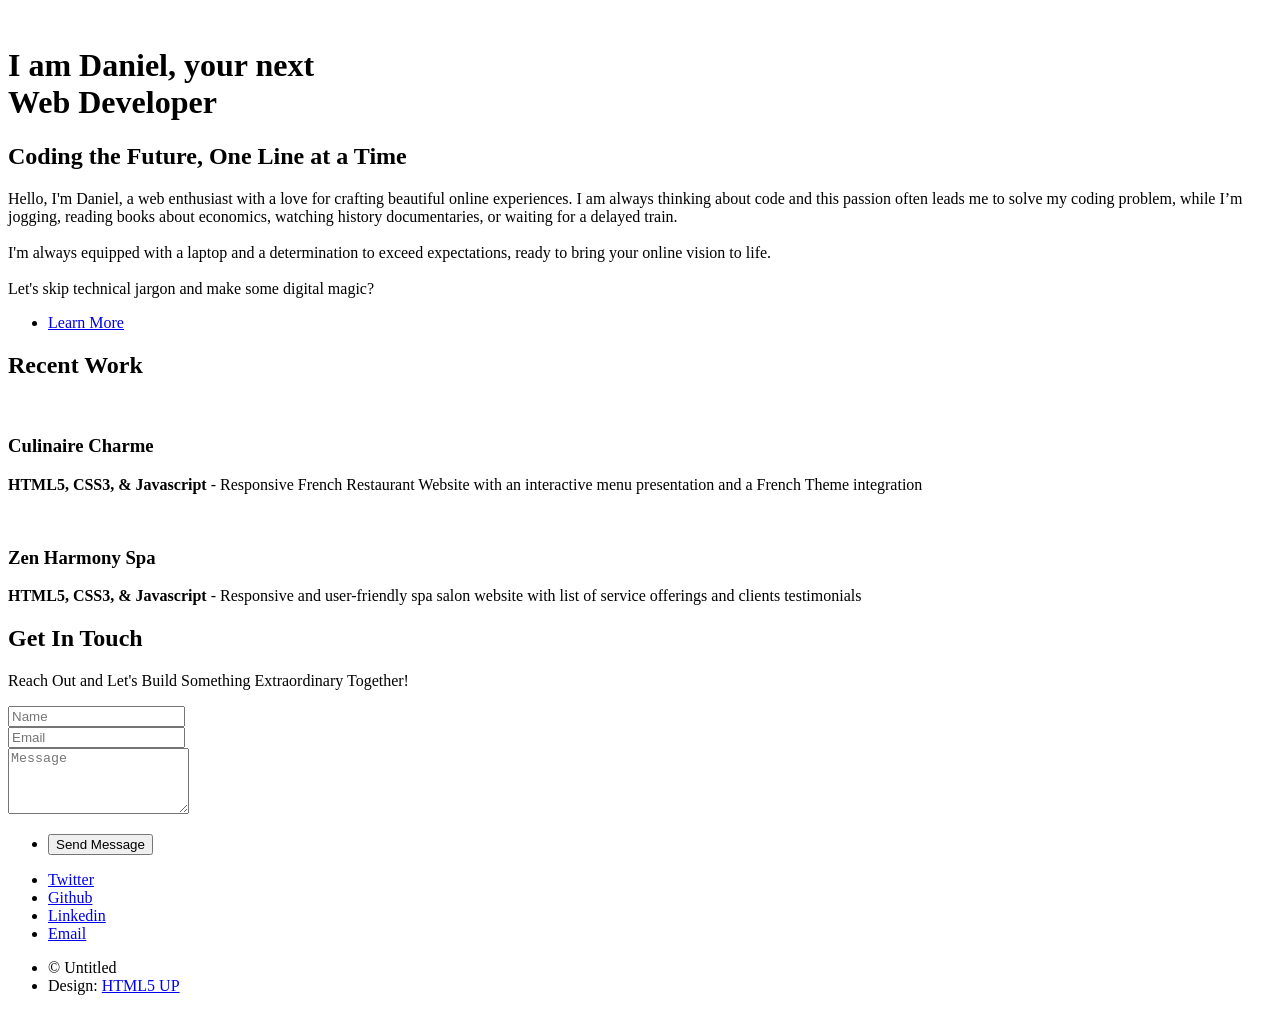
==== portfolio page/index.html @ 49b79a0a "Your commit message" ====
<!DOCTYPE HTML>
<!--
	Strata by HTML5 UP
	html5up.net | @ajlkn
	Free for personal and commercial use under the CCA 3.0 license (html5up.net/license)
-->
<html>

<head>
	<title>Strata by HTML5 UP</title>
	<meta charset="utf-8" />
	<meta name="viewport" content="width=device-width, initial-scale=1, user-scalable=no" />
	<link rel="stylesheet" href="assets/css/main.css" />
</head>

<body class="is-preload">

	<!-- Header -->
	<header id="header">
		<div class="inner">
			<a href="#" class="image avatar"><img src="images/avatar.jpg" alt="" /></a>
			<h1><strong>I am Daniel</strong>, your next<br />
				<strong>Web Developer</strong>
			</h1>
		</div>
	</header>


	<!-- Main -->
	<div id="main">

		<!-- One -->
		<section id="one">
			<header class="major">
				<h2>Coding the Future, <strong> One Line </strong> at a Time</h2>
			</header>
			<p>Hello, I'm Daniel, a web enthusiast with a love for crafting beautiful online experiences. I am always
				thinking about code and this passion often leads me to solve my coding problem, while I’m jogging,
				reading books about economics, watching history documentaries, or waiting for a delayed train.
				<br><br />
				I'm always equipped with a laptop and a determination to exceed expectations, ready to bring your online
				vision
				to life.
				<br><br />
				Let's skip technical jargon and make some digital magic?
			</p>
			<ul class="actions">
				<li><a href="#" class="button" id="learnmore">Learn More</a></li>
			</ul>
		</section>

		<!-- Two -->
		<section id="two">
			<h2><strong> Recent Work</strong></h2>
			<div class="row">
				<div>
					<article class="col-6 col-12-xsmall work-item">
						<a href="https://culinairecharme.netlify.app/" class="image fit thumb"><img
								src="images/thumbs/02.jpg" alt="" /></a>
						<h3 id="projecttitle"><strong>Culinaire Charme</strong></h3>
						<p><strong> HTML5, CSS3, & Javascript</strong> - Responsive French Restaurant Website with an
							interactive menu
							presentation and a French Theme integration</p>
					</article>
				</div>
				<div>
					<article class="col-6 col-12-xsmall work-item">
						<a href="https://zenharmonyspa.netlify.app/" class="image fit thumb"><img
								src="images/thumbs/01.jpg" alt="" /></a>
						<h3 id="projecttitle"> <strong> Zen Harmony Spa</strong></h3>
						<p><strong> HTML5, CSS3, & Javascript</strong> - Responsive and user-friendly spa salon website
							with list
							of service
							offerings and clients testimonials </p>
					</article>
				</div>
			</div>
			<!-- <article class="col-6 col-12-xsmall work-item">
					<a href="images/fulls/03.jpg" class="image fit thumb"><img src="images/thumbs/03.jpg" alt="" /></a>
					<h3>Tortor metus commodo</h3>
					<p>Lorem ipsum dolor sit amet nisl sed nullam feugiat.</p>
				</article>
				<article class="col-6 col-12-xsmall work-item">
					<a href="images/fulls/04.jpg" class="image fit thumb"><img src="images/thumbs/04.jpg" alt="" /></a>
					<h3>Quam neque phasellus</h3>
					<p>Lorem ipsum dolor sit amet nisl sed nullam feugiat.</p>
				</article>
				<article class="col-6 col-12-xsmall work-item">
					<a href="images/fulls/05.jpg" class="image fit thumb"><img src="images/thumbs/05.jpg" alt="" /></a>
					<h3>Nunc enim commodo aliquet</h3>
					<p>Lorem ipsum dolor sit amet nisl sed nullam feugiat.</p>
				</article>
				<article class="col-6 col-12-xsmall work-item">
					<a href="images/fulls/06.jpg" class="image fit thumb"><img src="images/thumbs/06.jpg" alt="" /></a>
					<h3>Risus ornare lacinia</h3>
					<p>Lorem ipsum dolor sit amet nisl sed nullam feugiat.</p>
				</article> -->
			<!-- </div>
			<ul class="actions">
				<li><a href="#" class="button">Full Portfolio</a></li>
			</ul> -->
		</section>

		<!-- Three -->
		<section id="three">
			<h2> <strong> Get In Touch</strong></h2>
			<p>Reach Out and Let's Build Something Extraordinary Together!</p>
			<div class="row">
				<div class="col-8 col-12-small">
					<form method="post" action="#">
						<div class="row gtr-uniform gtr-50">
							<div class="col-6 col-12-xsmall"><input type="text" name="name" id="name"
									placeholder="Name" /></div>
							<div class="col-6 col-12-xsmall"><input type="email" name="email" id="email"
									placeholder="Email" /></div>
							<div class="col-12"><textarea name="message" id="message" placeholder="Message"
									rows="4"></textarea></div>
						</div>
					</form>
					<ul class="actions">
						<li><input type="submit" value="Send Message" /></li>
					</ul>
				</div>
				<!-- <div class="col-4 col-12-small">
					<ul class="labeled-icons">
						<li>
							<h3 class="icon solid fa-home"><span class="label">Address</span></h3>
							1234 Somewhere Rd.<br />
							Nashville, TN 00000<br />
							United States
						</li>
						<li>
							<h3 class="icon solid fa-mobile-alt"><span class="label">Phone</span></h3>
							000-000-0000
						</li>
						<li>
							<h3 class="icon solid fa-envelope"><span class="label">Email</span></h3>
							<a href="#">hello@untitled.tld</a>
						</li>
					</ul>
				</div> -->
			</div>
		</section>

		<!-- Four -->
		<!--
					<section id="four">
						<h2>Elements</h2>

						<section>
							<h4>Text</h4>
							<p>This is <b>bold</b> and this is <strong>strong</strong>. This is <i>italic</i> and this is <em>emphasized</em>.
							This is <sup>superscript</sup> text and this is <sub>subscript</sub> text.
							This is <u>underlined</u> and this is code: <code>for (;;) { ... }</code>. Finally, <a href="#">this is a link</a>.</p>
							<hr />
							<header>
								<h4>Heading with a Subtitle</h4>
								<p>Lorem ipsum dolor sit amet nullam id egestas urna aliquam</p>
							</header>
							<p>Nunc lacinia ante nunc ac lobortis. Interdum adipiscing gravida odio porttitor sem non mi integer non faucibus ornare mi ut ante amet placerat aliquet. Volutpat eu sed ante lacinia sapien lorem accumsan varius montes viverra nibh in adipiscing blandit tempus accumsan.</p>
							<header>
								<h5>Heading with a Subtitle</h5>
								<p>Lorem ipsum dolor sit amet nullam id egestas urna aliquam</p>
							</header>
							<p>Nunc lacinia ante nunc ac lobortis. Interdum adipiscing gravida odio porttitor sem non mi integer non faucibus ornare mi ut ante amet placerat aliquet. Volutpat eu sed ante lacinia sapien lorem accumsan varius montes viverra nibh in adipiscing blandit tempus accumsan.</p>
							<hr />
							<h2>Heading Level 2</h2>
							<h3>Heading Level 3</h3>
							<h4>Heading Level 4</h4>
							<h5>Heading Level 5</h5>
							<h6>Heading Level 6</h6>
							<hr />
							<h5>Blockquote</h5>
							<blockquote>Fringilla nisl. Donec accumsan interdum nisi, quis tincidunt felis sagittis eget tempus euismod. Vestibulum ante ipsum primis in faucibus vestibulum. Blandit adipiscing eu felis iaculis volutpat ac adipiscing accumsan faucibus. Vestibulum ante ipsum primis in faucibus lorem ipsum dolor sit amet nullam adipiscing eu felis.</blockquote>
							<h5>Preformatted</h5>
							<pre><code>i = 0;

while (!deck.isInOrder()) {
print 'Iteration ' + i;
deck.shuffle();
i++;
}

print 'It took ' + i + ' iterations to sort the deck.';</code></pre>
						</section>

						<section>
							<h4>Lists</h4>
							<div class="row">
								<div class="col-6 col-12-xsmall">
									<h5>Unordered</h5>
									<ul>
										<li>Dolor pulvinar etiam magna etiam.</li>
										<li>Sagittis adipiscing lorem eleifend.</li>
										<li>Felis enim feugiat dolore viverra.</li>
									</ul>
									<h5>Alternate</h5>
									<ul class="alt">
										<li>Dolor pulvinar etiam magna etiam.</li>
										<li>Sagittis adipiscing lorem eleifend.</li>
										<li>Felis enim feugiat dolore viverra.</li>
									</ul>
								</div>
								<div class="col-6 col-12-xsmall">
									<h5>Ordered</h5>
									<ol>
										<li>Dolor pulvinar etiam magna etiam.</li>
										<li>Etiam vel felis at lorem sed viverra.</li>
										<li>Felis enim feugiat dolore viverra.</li>
										<li>Dolor pulvinar etiam magna etiam.</li>
										<li>Etiam vel felis at lorem sed viverra.</li>
										<li>Felis enim feugiat dolore viverra.</li>
									</ol>
									<h5>Icons</h5>
									<ul class="icons">
										<li><a href="#" class="icon brands fa-twitter"><span class="label">Twitter</span></a></li>
										<li><a href="#" class="icon brands fa-facebook-f"><span class="label">Facebook</span></a></li>
										<li><a href="#" class="icon brands fa-instagram"><span class="label">Instagram</span></a></li>
										<li><a href="#" class="icon brands fa-github"><span class="label">Github</span></a></li>
										<li><a href="#" class="icon brands fa-dribbble"><span class="label">Dribbble</span></a></li>
										<li><a href="#" class="icon brands fa-tumblr"><span class="label">Tumblr</span></a></li>
									</ul>
								</div>
							</div>
							<h5>Actions</h5>
							<ul class="actions">
								<li><a href="#" class="button primary">Default</a></li>
								<li><a href="#" class="button">Default</a></li>
							</ul>
							<ul class="actions small">
								<li><a href="#" class="button primary small">Small</a></li>
								<li><a href="#" class="button small">Small</a></li>
							</ul>
							<div class="row">
								<div class="col-6 col-12-small">
									<ul class="actions stacked">
										<li><a href="#" class="button primary">Default</a></li>
										<li><a href="#" class="button">Default</a></li>
									</ul>
								</div>
								<div class="col-6 col-12-small">
									<ul class="actions stacked">
										<li><a href="#" class="button primary small">Small</a></li>
										<li><a href="#" class="button small">Small</a></li>
									</ul>
								</div>
								<div class="col-6 col-12-small">
									<ul class="actions stacked">
										<li><a href="#" class="button primary fit">Default</a></li>
										<li><a href="#" class="button fit">Default</a></li>
									</ul>
								</div>
								<div class="col-6 col-12-small">
									<ul class="actions stacked">
										<li><a href="#" class="button primary small fit">Small</a></li>
										<li><a href="#" class="button small fit">Small</a></li>
									</ul>
								</div>
							</div>
						</section>

						<section>
							<h4>Table</h4>
							<h5>Default</h5>
							<div class="table-wrapper">
								<table>
									<thead>
										<tr>
											<th>Name</th>
											<th>Description</th>
											<th>Price</th>
										</tr>
									</thead>
									<tbody>
										<tr>
											<td>Item One</td>
											<td>Ante turpis integer aliquet porttitor.</td>
											<td>29.99</td>
										</tr>
										<tr>
											<td>Item Two</td>
											<td>Vis ac commodo adipiscing arcu aliquet.</td>
											<td>19.99</td>
										</tr>
										<tr>
											<td>Item Three</td>
											<td> Morbi faucibus arcu accumsan lorem.</td>
											<td>29.99</td>
										</tr>
										<tr>
											<td>Item Four</td>
											<td>Vitae integer tempus condimentum.</td>
											<td>19.99</td>
										</tr>
										<tr>
											<td>Item Five</td>
											<td>Ante turpis integer aliquet porttitor.</td>
											<td>29.99</td>
										</tr>
									</tbody>
									<tfoot>
										<tr>
											<td colspan="2"></td>
											<td>100.00</td>
										</tr>
									</tfoot>
								</table>
							</div>

							<h5>Alternate</h5>
							<div class="table-wrapper">
								<table class="alt">
									<thead>
										<tr>
											<th>Name</th>
											<th>Description</th>
											<th>Price</th>
										</tr>
									</thead>
									<tbody>
										<tr>
											<td>Item One</td>
											<td>Ante turpis integer aliquet porttitor.</td>
											<td>29.99</td>
										</tr>
										<tr>
											<td>Item Two</td>
											<td>Vis ac commodo adipiscing arcu aliquet.</td>
											<td>19.99</td>
										</tr>
										<tr>
											<td>Item Three</td>
											<td> Morbi faucibus arcu accumsan lorem.</td>
											<td>29.99</td>
										</tr>
										<tr>
											<td>Item Four</td>
											<td>Vitae integer tempus condimentum.</td>
											<td>19.99</td>
										</tr>
										<tr>
											<td>Item Five</td>
											<td>Ante turpis integer aliquet porttitor.</td>
											<td>29.99</td>
										</tr>
									</tbody>
									<tfoot>
										<tr>
											<td colspan="2"></td>
											<td>100.00</td>
										</tr>
									</tfoot>
								</table>
							</div>
						</section>

						<section>
							<h4>Buttons</h4>
							<ul class="actions">
								<li><a href="#" class="button primary">Primary</a></li>
								<li><a href="#" class="button">Default</a></li>
							</ul>
							<ul class="actions">
								<li><a href="#" class="button large">Large</a></li>
								<li><a href="#" class="button">Default</a></li>
								<li><a href="#" class="button small">Small</a></li>
							</ul>
							<ul class="actions fit">
								<li><a href="#" class="button primary fit">Fit</a></li>
								<li><a href="#" class="button fit">Fit</a></li>
							</ul>
							<ul class="actions fit small">
								<li><a href="#" class="button primary fit small">Fit + Small</a></li>
								<li><a href="#" class="button fit small">Fit + Small</a></li>
							</ul>
							<ul class="actions">
								<li><a href="#" class="button primary icon solid fa-download">Icon</a></li>
								<li><a href="#" class="button icon solid fa-download">Icon</a></li>
							</ul>
							<ul class="actions">
								<li><span class="button primary disabled">Primary</span></li>
								<li><span class="button disabled">Default</span></li>
							</ul>
						</section>

						<section>
							<h4>Form</h4>
							<form method="post" action="#">
								<div class="row gtr-uniform gtr-50">
									<div class="col-6 col-12-xsmall">
										<input type="text" name="demo-name" id="demo-name" value="" placeholder="Name" />
									</div>
									<div class="col-6 col-12-xsmall">
										<input type="email" name="demo-email" id="demo-email" value="" placeholder="Email" />
									</div>
									<div class="col-12">
										<select name="demo-category" id="demo-category">
											<option value="">- Category -</option>
											<option value="1">Manufacturing</option>
											<option value="1">Shipping</option>
											<option value="1">Administration</option>
											<option value="1">Human Resources</option>
										</select>
									</div>
									<div class="col-4 col-12-small">
										<input type="radio" id="demo-priority-low" name="demo-priority" checked>
										<label for="demo-priority-low">Low Priority</label>
									</div>
									<div class="col-4 col-12-small">
										<input type="radio" id="demo-priority-normal" name="demo-priority">
										<label for="demo-priority-normal">Normal Priority</label>
									</div>
									<div class="col-4 col-12-small">
										<input type="radio" id="demo-priority-high" name="demo-priority">
										<label for="demo-priority-high">High Priority</label>
									</div>
									<div class="col-6 col-12-small">
										<input type="checkbox" id="demo-copy" name="demo-copy">
										<label for="demo-copy">Email me a copy of this message</label>
									</div>
									<div class="col-6 col-12-small">
										<input type="checkbox" id="demo-human" name="demo-human" checked>
										<label for="demo-human">I am a human and not a robot</label>
									</div>
									<div class="col-12">
										<textarea name="demo-message" id="demo-message" placeholder="Enter your message" rows="6"></textarea>
									</div>
									<div class="col-12">
										<ul class="actions">
											<li><input type="submit" value="Send Message" class="primary" /></li>
											<li><input type="reset" value="Reset" /></li>
										</ul>
									</div>
								</div>
							</form>
						</section>

						<section>
							<h4>Image</h4>
							<h5>Fit</h5>
							<div class="box alt">
								<div class="row gtr-50 gtr-uniform">
									<div class="col-12"><span class="image fit"><img src="images/fulls/05.jpg" alt="" /></span></div>
									<div class="col-4"><span class="image fit"><img src="images/thumbs/01.jpg" alt="" /></span></div>
									<div class="col-4"><span class="image fit"><img src="images/thumbs/02.jpg" alt="" /></span></div>
									<div class="col-4"><span class="image fit"><img src="images/thumbs/03.jpg" alt="" /></span></div>
									<div class="col-4"><span class="image fit"><img src="images/thumbs/04.jpg" alt="" /></span></div>
									<div class="col-4"><span class="image fit"><img src="images/thumbs/05.jpg" alt="" /></span></div>
									<div class="col-4"><span class="image fit"><img src="images/thumbs/06.jpg" alt="" /></span></div>
									<div class="col-4"><span class="image fit"><img src="images/thumbs/03.jpg" alt="" /></span></div>
									<div class="col-4"><span class="image fit"><img src="images/thumbs/02.jpg" alt="" /></span></div>
									<div class="col-4"><span class="image fit"><img src="images/thumbs/01.jpg" alt="" /></span></div>
								</div>
							</div>
							<h5>Left &amp; Right</h5>
							<p><span class="image left"><img src="images/avatar.jpg" alt="" /></span>Fringilla nisl. Donec accumsan interdum nisi, quis tincidunt felis sagittis eget. tempus euismod. Vestibulum ante ipsum primis in faucibus vestibulum. Blandit adipiscing eu felis iaculis volutpat ac adipiscing accumsan eu faucibus. Integer ac pellentesque praesent tincidunt felis sagittis eget. tempus euismod. Vestibulum ante ipsum primis in faucibus vestibulum. Blandit adipiscing eu felis iaculis volutpat ac adipiscing accumsan eu faucibus. Integer ac pellentesque praesent. Donec accumsan interdum nisi, quis tincidunt felis sagittis eget. tempus euismod. Vestibulum ante ipsum primis in faucibus vestibulum. Blandit adipiscing eu felis iaculis volutpat ac adipiscing accumsan eu faucibus. Integer ac pellentesque praesent tincidunt felis sagittis eget. tempus euismod. Vestibulum ante ipsum primis in faucibus vestibulum. Blandit adipiscing eu felis iaculis volutpat ac adipiscing accumsan eu faucibus. Integer ac pellentesque praesent.</p>
							<p><span class="image right"><img src="images/avatar.jpg" alt="" /></span>Fringilla nisl. Donec accumsan interdum nisi, quis tincidunt felis sagittis eget. tempus euismod. Vestibulum ante ipsum primis in faucibus vestibulum. Blandit adipiscing eu felis iaculis volutpat ac adipiscing accumsan eu faucibus. Integer ac pellentesque praesent tincidunt felis sagittis eget. tempus euismod. Vestibulum ante ipsum primis in faucibus vestibulum. Blandit adipiscing eu felis iaculis volutpat ac adipiscing accumsan eu faucibus. Integer ac pellentesque praesent. Donec accumsan interdum nisi, quis tincidunt felis sagittis eget. tempus euismod. Vestibulum ante ipsum primis in faucibus vestibulum. Blandit adipiscing eu felis iaculis volutpat ac adipiscing accumsan eu faucibus. Integer ac pellentesque praesent tincidunt felis sagittis eget. tempus euismod. Vestibulum ante ipsum primis in faucibus vestibulum. Blandit adipiscing eu felis iaculis volutpat ac adipiscing accumsan eu faucibus. Integer ac pellentesque praesent.</p>
						</section>

					</section>
				-->

	</div>

	<!-- Footer -->
	<footer id="footer">
		<div class="inner">
			<ul class="icons">
				<li><a href="https://twitter.com/goribaldy19" class="icon brands fa-twitter"><span
							class="label">Twitter</span></a></li>
				<li><a href="https://github.com/dgorik" class="icon brands fa-github"><span
							class="label">Github</span></a></li>
				<li><a href="https://www.linkedin.com/in/danielgorbachev1/" class="icon brands fa-linkedin"><span
							class="label">Linkedin</span></a></li>
				<li><a href="mailto:dgorbachev06@gmail.com" class="icon solid fa-envelope"><span
							class="label">Email</span></a>
				</li>
			</ul>
			<ul class="copyright">
				<li>&copy; Untitled</li>
				<li>Design: <a href="http://html5up.net">HTML5 UP</a></li>
			</ul>
		</div>
	</footer>

	<!-- Scripts -->
	<script src="assets/js/jquery.min.js"></script>
	<script src="assets/js/jquery.poptrox.min.js"></script>
	<script src="assets/js/browser.min.js"></script>
	<script src="assets/js/breakpoints.min.js"></script>
	<script src="assets/js/util.js"></script>
	<script src="assets/js/main.js"></script>

</body>

</html>
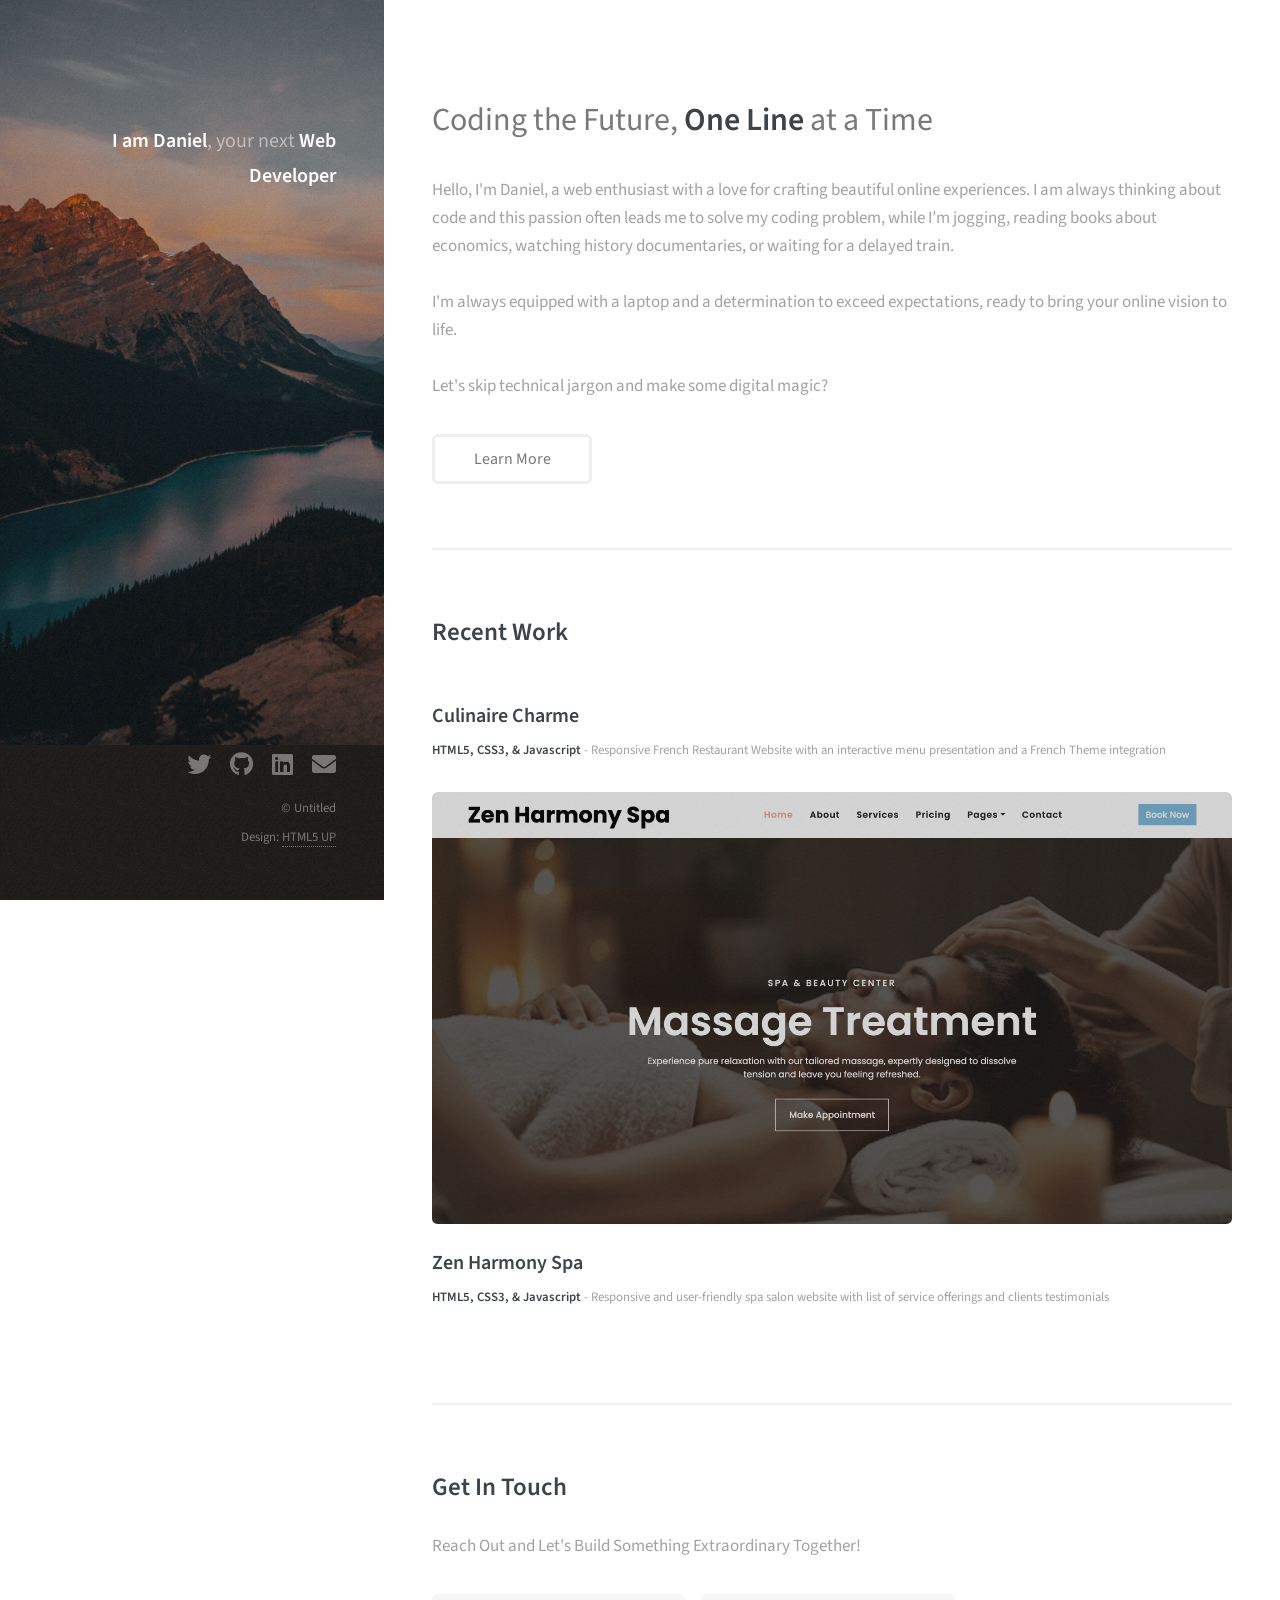
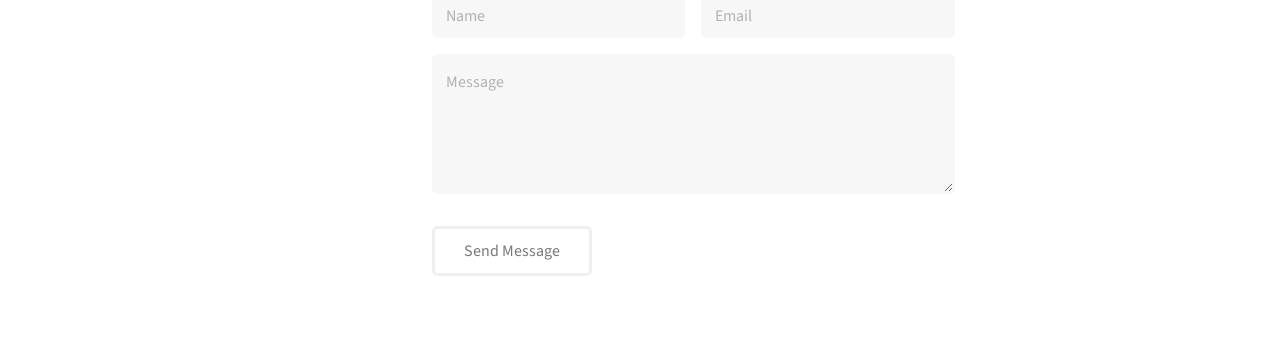
==== commit 9761e771: "Add example.txt" ====
--- a/portfolio page/index.html
+++ b/portfolio page/index.html
@@ -1,496 +1,496 @@
-<!DOCTYPE HTML>
-<!--
-	Strata by HTML5 UP
-	html5up.net | @ajlkn
-	Free for personal and commercial use under the CCA 3.0 license (html5up.net/license)
--->
-<html>
-
-<head>
-	<title>Strata by HTML5 UP</title>
-	<meta charset="utf-8" />
-	<meta name="viewport" content="width=device-width, initial-scale=1, user-scalable=no" />
-	<link rel="stylesheet" href="assets/css/main.css" />
-</head>
-
-<body class="is-preload">
-
-	<!-- Header -->
-	<header id="header">
-		<div class="inner">
-			<a href="#" class="image avatar"><img src="images/avatar.jpg" alt="" /></a>
-			<h1><strong>I am Daniel</strong>, your next<br />
-				<strong>Web Developer</strong>
-			</h1>
-		</div>
-	</header>
-
-
-	<!-- Main -->
-	<div id="main">
-
-		<!-- One -->
-		<section id="one">
-			<header class="major">
-				<h2>Coding the Future, <strong> One Line </strong> at a Time</h2>
-			</header>
-			<p>Hello, I'm Daniel, a web enthusiast with a love for crafting beautiful online experiences. I am always
-				thinking about code and this passion often leads me to solve my coding problem, while I’m jogging,
-				reading books about economics, watching history documentaries, or waiting for a delayed train.
-				<br><br />
-				I'm always equipped with a laptop and a determination to exceed expectations, ready to bring your online
-				vision
-				to life.
-				<br><br />
-				Let's skip technical jargon and make some digital magic?
-			</p>
-			<ul class="actions">
-				<li><a href="#" class="button" id="learnmore">Learn More</a></li>
-			</ul>
-		</section>
-
-		<!-- Two -->
-		<section id="two">
-			<h2><strong> Recent Work</strong></h2>
-			<div class="row">
-				<div>
-					<article class="col-6 col-12-xsmall work-item">
-						<a href="https://culinairecharme.netlify.app/" class="image fit thumb"><img
-								src="images/thumbs/02.jpg" alt="" /></a>
-						<h3 id="projecttitle"><strong>Culinaire Charme</strong></h3>
-						<p><strong> HTML5, CSS3, & Javascript</strong> - Responsive French Restaurant Website with an
-							interactive menu
-							presentation and a French Theme integration</p>
-					</article>
-				</div>
-				<div>
-					<article class="col-6 col-12-xsmall work-item">
-						<a href="https://zenharmonyspa.netlify.app/" class="image fit thumb"><img
-								src="images/thumbs/01.jpg" alt="" /></a>
-						<h3 id="projecttitle"> <strong> Zen Harmony Spa</strong></h3>
-						<p><strong> HTML5, CSS3, & Javascript</strong> - Responsive and user-friendly spa salon website
-							with list
-							of service
-							offerings and clients testimonials </p>
-					</article>
-				</div>
-			</div>
-			<!-- <article class="col-6 col-12-xsmall work-item">
-					<a href="images/fulls/03.jpg" class="image fit thumb"><img src="images/thumbs/03.jpg" alt="" /></a>
-					<h3>Tortor metus commodo</h3>
-					<p>Lorem ipsum dolor sit amet nisl sed nullam feugiat.</p>
-				</article>
-				<article class="col-6 col-12-xsmall work-item">
-					<a href="images/fulls/04.jpg" class="image fit thumb"><img src="images/thumbs/04.jpg" alt="" /></a>
-					<h3>Quam neque phasellus</h3>
-					<p>Lorem ipsum dolor sit amet nisl sed nullam feugiat.</p>
-				</article>
-				<article class="col-6 col-12-xsmall work-item">
-					<a href="images/fulls/05.jpg" class="image fit thumb"><img src="images/thumbs/05.jpg" alt="" /></a>
-					<h3>Nunc enim commodo aliquet</h3>
-					<p>Lorem ipsum dolor sit amet nisl sed nullam feugiat.</p>
-				</article>
-				<article class="col-6 col-12-xsmall work-item">
-					<a href="images/fulls/06.jpg" class="image fit thumb"><img src="images/thumbs/06.jpg" alt="" /></a>
-					<h3>Risus ornare lacinia</h3>
-					<p>Lorem ipsum dolor sit amet nisl sed nullam feugiat.</p>
-				</article> -->
-			<!-- </div>
-			<ul class="actions">
-				<li><a href="#" class="button">Full Portfolio</a></li>
-			</ul> -->
-		</section>
-
-		<!-- Three -->
-		<section id="three">
-			<h2> <strong> Get In Touch</strong></h2>
-			<p>Reach Out and Let's Build Something Extraordinary Together!</p>
-			<div class="row">
-				<div class="col-8 col-12-small">
-					<form method="post" action="#">
-						<div class="row gtr-uniform gtr-50">
-							<div class="col-6 col-12-xsmall"><input type="text" name="name" id="name"
-									placeholder="Name" /></div>
-							<div class="col-6 col-12-xsmall"><input type="email" name="email" id="email"
-									placeholder="Email" /></div>
-							<div class="col-12"><textarea name="message" id="message" placeholder="Message"
-									rows="4"></textarea></div>
-						</div>
-					</form>
-					<ul class="actions">
-						<li><input type="submit" value="Send Message" /></li>
-					</ul>
-				</div>
-				<!-- <div class="col-4 col-12-small">
-					<ul class="labeled-icons">
-						<li>
-							<h3 class="icon solid fa-home"><span class="label">Address</span></h3>
-							1234 Somewhere Rd.<br />
-							Nashville, TN 00000<br />
-							United States
-						</li>
-						<li>
-							<h3 class="icon solid fa-mobile-alt"><span class="label">Phone</span></h3>
-							000-000-0000
-						</li>
-						<li>
-							<h3 class="icon solid fa-envelope"><span class="label">Email</span></h3>
-							<a href="#">hello@untitled.tld</a>
-						</li>
-					</ul>
-				</div> -->
-			</div>
-		</section>
-
-		<!-- Four -->
-		<!--
-					<section id="four">
-						<h2>Elements</h2>
-
-						<section>
-							<h4>Text</h4>
-							<p>This is <b>bold</b> and this is <strong>strong</strong>. This is <i>italic</i> and this is <em>emphasized</em>.
-							This is <sup>superscript</sup> text and this is <sub>subscript</sub> text.
-							This is <u>underlined</u> and this is code: <code>for (;;) { ... }</code>. Finally, <a href="#">this is a link</a>.</p>
-							<hr />
-							<header>
-								<h4>Heading with a Subtitle</h4>
-								<p>Lorem ipsum dolor sit amet nullam id egestas urna aliquam</p>
-							</header>
-							<p>Nunc lacinia ante nunc ac lobortis. Interdum adipiscing gravida odio porttitor sem non mi integer non faucibus ornare mi ut ante amet placerat aliquet. Volutpat eu sed ante lacinia sapien lorem accumsan varius montes viverra nibh in adipiscing blandit tempus accumsan.</p>
-							<header>
-								<h5>Heading with a Subtitle</h5>
-								<p>Lorem ipsum dolor sit amet nullam id egestas urna aliquam</p>
-							</header>
-							<p>Nunc lacinia ante nunc ac lobortis. Interdum adipiscing gravida odio porttitor sem non mi integer non faucibus ornare mi ut ante amet placerat aliquet. Volutpat eu sed ante lacinia sapien lorem accumsan varius montes viverra nibh in adipiscing blandit tempus accumsan.</p>
-							<hr />
-							<h2>Heading Level 2</h2>
-							<h3>Heading Level 3</h3>
-							<h4>Heading Level 4</h4>
-							<h5>Heading Level 5</h5>
-							<h6>Heading Level 6</h6>
-							<hr />
-							<h5>Blockquote</h5>
-							<blockquote>Fringilla nisl. Donec accumsan interdum nisi, quis tincidunt felis sagittis eget tempus euismod. Vestibulum ante ipsum primis in faucibus vestibulum. Blandit adipiscing eu felis iaculis volutpat ac adipiscing accumsan faucibus. Vestibulum ante ipsum primis in faucibus lorem ipsum dolor sit amet nullam adipiscing eu felis.</blockquote>
-							<h5>Preformatted</h5>
-							<pre><code>i = 0;
-
-while (!deck.isInOrder()) {
-print 'Iteration ' + i;
-deck.shuffle();
-i++;
-}
-
-print 'It took ' + i + ' iterations to sort the deck.';</code></pre>
-						</section>
-
-						<section>
-							<h4>Lists</h4>
-							<div class="row">
-								<div class="col-6 col-12-xsmall">
-									<h5>Unordered</h5>
-									<ul>
-										<li>Dolor pulvinar etiam magna etiam.</li>
-										<li>Sagittis adipiscing lorem eleifend.</li>
-										<li>Felis enim feugiat dolore viverra.</li>
-									</ul>
-									<h5>Alternate</h5>
-									<ul class="alt">
-										<li>Dolor pulvinar etiam magna etiam.</li>
-										<li>Sagittis adipiscing lorem eleifend.</li>
-										<li>Felis enim feugiat dolore viverra.</li>
-									</ul>
-								</div>
-								<div class="col-6 col-12-xsmall">
-									<h5>Ordered</h5>
-									<ol>
-										<li>Dolor pulvinar etiam magna etiam.</li>
-										<li>Etiam vel felis at lorem sed viverra.</li>
-										<li>Felis enim feugiat dolore viverra.</li>
-										<li>Dolor pulvinar etiam magna etiam.</li>
-										<li>Etiam vel felis at lorem sed viverra.</li>
-										<li>Felis enim feugiat dolore viverra.</li>
-									</ol>
-									<h5>Icons</h5>
-									<ul class="icons">
-										<li><a href="#" class="icon brands fa-twitter"><span class="label">Twitter</span></a></li>
-										<li><a href="#" class="icon brands fa-facebook-f"><span class="label">Facebook</span></a></li>
-										<li><a href="#" class="icon brands fa-instagram"><span class="label">Instagram</span></a></li>
-										<li><a href="#" class="icon brands fa-github"><span class="label">Github</span></a></li>
-										<li><a href="#" class="icon brands fa-dribbble"><span class="label">Dribbble</span></a></li>
-										<li><a href="#" class="icon brands fa-tumblr"><span class="label">Tumblr</span></a></li>
-									</ul>
-								</div>
-							</div>
-							<h5>Actions</h5>
-							<ul class="actions">
-								<li><a href="#" class="button primary">Default</a></li>
-								<li><a href="#" class="button">Default</a></li>
-							</ul>
-							<ul class="actions small">
-								<li><a href="#" class="button primary small">Small</a></li>
-								<li><a href="#" class="button small">Small</a></li>
-							</ul>
-							<div class="row">
-								<div class="col-6 col-12-small">
-									<ul class="actions stacked">
-										<li><a href="#" class="button primary">Default</a></li>
-										<li><a href="#" class="button">Default</a></li>
-									</ul>
-								</div>
-								<div class="col-6 col-12-small">
-									<ul class="actions stacked">
-										<li><a href="#" class="button primary small">Small</a></li>
-										<li><a href="#" class="button small">Small</a></li>
-									</ul>
-								</div>
-								<div class="col-6 col-12-small">
-									<ul class="actions stacked">
-										<li><a href="#" class="button primary fit">Default</a></li>
-										<li><a href="#" class="button fit">Default</a></li>
-									</ul>
-								</div>
-								<div class="col-6 col-12-small">
-									<ul class="actions stacked">
-										<li><a href="#" class="button primary small fit">Small</a></li>
-										<li><a href="#" class="button small fit">Small</a></li>
-									</ul>
-								</div>
-							</div>
-						</section>
-
-						<section>
-							<h4>Table</h4>
-							<h5>Default</h5>
-							<div class="table-wrapper">
-								<table>
-									<thead>
-										<tr>
-											<th>Name</th>
-											<th>Description</th>
-											<th>Price</th>
-										</tr>
-									</thead>
-									<tbody>
-										<tr>
-											<td>Item One</td>
-											<td>Ante turpis integer aliquet porttitor.</td>
-											<td>29.99</td>
-										</tr>
-										<tr>
-											<td>Item Two</td>
-											<td>Vis ac commodo adipiscing arcu aliquet.</td>
-											<td>19.99</td>
-										</tr>
-										<tr>
-											<td>Item Three</td>
-											<td> Morbi faucibus arcu accumsan lorem.</td>
-											<td>29.99</td>
-										</tr>
-										<tr>
-											<td>Item Four</td>
-											<td>Vitae integer tempus condimentum.</td>
-											<td>19.99</td>
-										</tr>
-										<tr>
-											<td>Item Five</td>
-											<td>Ante turpis integer aliquet porttitor.</td>
-											<td>29.99</td>
-										</tr>
-									</tbody>
-									<tfoot>
-										<tr>
-											<td colspan="2"></td>
-											<td>100.00</td>
-										</tr>
-									</tfoot>
-								</table>
-							</div>
-
-							<h5>Alternate</h5>
-							<div class="table-wrapper">
-								<table class="alt">
-									<thead>
-										<tr>
-											<th>Name</th>
-											<th>Description</th>
-											<th>Price</th>
-										</tr>
-									</thead>
-									<tbody>
-										<tr>
-											<td>Item One</td>
-											<td>Ante turpis integer aliquet porttitor.</td>
-											<td>29.99</td>
-										</tr>
-										<tr>
-											<td>Item Two</td>
-											<td>Vis ac commodo adipiscing arcu aliquet.</td>
-											<td>19.99</td>
-										</tr>
-										<tr>
-											<td>Item Three</td>
-											<td> Morbi faucibus arcu accumsan lorem.</td>
-											<td>29.99</td>
-										</tr>
-										<tr>
-											<td>Item Four</td>
-											<td>Vitae integer tempus condimentum.</td>
-											<td>19.99</td>
-										</tr>
-										<tr>
-											<td>Item Five</td>
-											<td>Ante turpis integer aliquet porttitor.</td>
-											<td>29.99</td>
-										</tr>
-									</tbody>
-									<tfoot>
-										<tr>
-											<td colspan="2"></td>
-											<td>100.00</td>
-										</tr>
-									</tfoot>
-								</table>
-							</div>
-						</section>
-
-						<section>
-							<h4>Buttons</h4>
-							<ul class="actions">
-								<li><a href="#" class="button primary">Primary</a></li>
-								<li><a href="#" class="button">Default</a></li>
-							</ul>
-							<ul class="actions">
-								<li><a href="#" class="button large">Large</a></li>
-								<li><a href="#" class="button">Default</a></li>
-								<li><a href="#" class="button small">Small</a></li>
-							</ul>
-							<ul class="actions fit">
-								<li><a href="#" class="button primary fit">Fit</a></li>
-								<li><a href="#" class="button fit">Fit</a></li>
-							</ul>
-							<ul class="actions fit small">
-								<li><a href="#" class="button primary fit small">Fit + Small</a></li>
-								<li><a href="#" class="button fit small">Fit + Small</a></li>
-							</ul>
-							<ul class="actions">
-								<li><a href="#" class="button primary icon solid fa-download">Icon</a></li>
-								<li><a href="#" class="button icon solid fa-download">Icon</a></li>
-							</ul>
-							<ul class="actions">
-								<li><span class="button primary disabled">Primary</span></li>
-								<li><span class="button disabled">Default</span></li>
-							</ul>
-						</section>
-
-						<section>
-							<h4>Form</h4>
-							<form method="post" action="#">
-								<div class="row gtr-uniform gtr-50">
-									<div class="col-6 col-12-xsmall">
-										<input type="text" name="demo-name" id="demo-name" value="" placeholder="Name" />
-									</div>
-									<div class="col-6 col-12-xsmall">
-										<input type="email" name="demo-email" id="demo-email" value="" placeholder="Email" />
-									</div>
-									<div class="col-12">
-										<select name="demo-category" id="demo-category">
-											<option value="">- Category -</option>
-											<option value="1">Manufacturing</option>
-											<option value="1">Shipping</option>
-											<option value="1">Administration</option>
-											<option value="1">Human Resources</option>
-										</select>
-									</div>
-									<div class="col-4 col-12-small">
-										<input type="radio" id="demo-priority-low" name="demo-priority" checked>
-										<label for="demo-priority-low">Low Priority</label>
-									</div>
-									<div class="col-4 col-12-small">
-										<input type="radio" id="demo-priority-normal" name="demo-priority">
-										<label for="demo-priority-normal">Normal Priority</label>
-									</div>
-									<div class="col-4 col-12-small">
-										<input type="radio" id="demo-priority-high" name="demo-priority">
-										<label for="demo-priority-high">High Priority</label>
-									</div>
-									<div class="col-6 col-12-small">
-										<input type="checkbox" id="demo-copy" name="demo-copy">
-										<label for="demo-copy">Email me a copy of this message</label>
-									</div>
-									<div class="col-6 col-12-small">
-										<input type="checkbox" id="demo-human" name="demo-human" checked>
-										<label for="demo-human">I am a human and not a robot</label>
-									</div>
-									<div class="col-12">
-										<textarea name="demo-message" id="demo-message" placeholder="Enter your message" rows="6"></textarea>
-									</div>
-									<div class="col-12">
-										<ul class="actions">
-											<li><input type="submit" value="Send Message" class="primary" /></li>
-											<li><input type="reset" value="Reset" /></li>
-										</ul>
-									</div>
-								</div>
-							</form>
-						</section>
-
-						<section>
-							<h4>Image</h4>
-							<h5>Fit</h5>
-							<div class="box alt">
-								<div class="row gtr-50 gtr-uniform">
-									<div class="col-12"><span class="image fit"><img src="images/fulls/05.jpg" alt="" /></span></div>
-									<div class="col-4"><span class="image fit"><img src="images/thumbs/01.jpg" alt="" /></span></div>
-									<div class="col-4"><span class="image fit"><img src="images/thumbs/02.jpg" alt="" /></span></div>
-									<div class="col-4"><span class="image fit"><img src="images/thumbs/03.jpg" alt="" /></span></div>
-									<div class="col-4"><span class="image fit"><img src="images/thumbs/04.jpg" alt="" /></span></div>
-									<div class="col-4"><span class="image fit"><img src="images/thumbs/05.jpg" alt="" /></span></div>
-									<div class="col-4"><span class="image fit"><img src="images/thumbs/06.jpg" alt="" /></span></div>
-									<div class="col-4"><span class="image fit"><img src="images/thumbs/03.jpg" alt="" /></span></div>
-									<div class="col-4"><span class="image fit"><img src="images/thumbs/02.jpg" alt="" /></span></div>
-									<div class="col-4"><span class="image fit"><img src="images/thumbs/01.jpg" alt="" /></span></div>
-								</div>
-							</div>
-							<h5>Left &amp; Right</h5>
-							<p><span class="image left"><img src="images/avatar.jpg" alt="" /></span>Fringilla nisl. Donec accumsan interdum nisi, quis tincidunt felis sagittis eget. tempus euismod. Vestibulum ante ipsum primis in faucibus vestibulum. Blandit adipiscing eu felis iaculis volutpat ac adipiscing accumsan eu faucibus. Integer ac pellentesque praesent tincidunt felis sagittis eget. tempus euismod. Vestibulum ante ipsum primis in faucibus vestibulum. Blandit adipiscing eu felis iaculis volutpat ac adipiscing accumsan eu faucibus. Integer ac pellentesque praesent. Donec accumsan interdum nisi, quis tincidunt felis sagittis eget. tempus euismod. Vestibulum ante ipsum primis in faucibus vestibulum. Blandit adipiscing eu felis iaculis volutpat ac adipiscing accumsan eu faucibus. Integer ac pellentesque praesent tincidunt felis sagittis eget. tempus euismod. Vestibulum ante ipsum primis in faucibus vestibulum. Blandit adipiscing eu felis iaculis volutpat ac adipiscing accumsan eu faucibus. Integer ac pellentesque praesent.</p>
-							<p><span class="image right"><img src="images/avatar.jpg" alt="" /></span>Fringilla nisl. Donec accumsan interdum nisi, quis tincidunt felis sagittis eget. tempus euismod. Vestibulum ante ipsum primis in faucibus vestibulum. Blandit adipiscing eu felis iaculis volutpat ac adipiscing accumsan eu faucibus. Integer ac pellentesque praesent tincidunt felis sagittis eget. tempus euismod. Vestibulum ante ipsum primis in faucibus vestibulum. Blandit adipiscing eu felis iaculis volutpat ac adipiscing accumsan eu faucibus. Integer ac pellentesque praesent. Donec accumsan interdum nisi, quis tincidunt felis sagittis eget. tempus euismod. Vestibulum ante ipsum primis in faucibus vestibulum. Blandit adipiscing eu felis iaculis volutpat ac adipiscing accumsan eu faucibus. Integer ac pellentesque praesent tincidunt felis sagittis eget. tempus euismod. Vestibulum ante ipsum primis in faucibus vestibulum. Blandit adipiscing eu felis iaculis volutpat ac adipiscing accumsan eu faucibus. Integer ac pellentesque praesent.</p>
-						</section>
-
-					</section>
-				-->
-
-	</div>
-
-	<!-- Footer -->
-	<footer id="footer">
-		<div class="inner">
-			<ul class="icons">
-				<li><a href="https://twitter.com/goribaldy19" class="icon brands fa-twitter"><span
-							class="label">Twitter</span></a></li>
-				<li><a href="https://github.com/dgorik" class="icon brands fa-github"><span
-							class="label">Github</span></a></li>
-				<li><a href="https://www.linkedin.com/in/danielgorbachev1/" class="icon brands fa-linkedin"><span
-							class="label">Linkedin</span></a></li>
-				<li><a href="mailto:dgorbachev06@gmail.com" class="icon solid fa-envelope"><span
-							class="label">Email</span></a>
-				</li>
-			</ul>
-			<ul class="copyright">
-				<li>&copy; Untitled</li>
-				<li>Design: <a href="http://html5up.net">HTML5 UP</a></li>
-			</ul>
-		</div>
-	</footer>
-
-	<!-- Scripts -->
-	<script src="assets/js/jquery.min.js"></script>
-	<script src="assets/js/jquery.poptrox.min.js"></script>
-	<script src="assets/js/browser.min.js"></script>
-	<script src="assets/js/breakpoints.min.js"></script>
-	<script src="assets/js/util.js"></script>
-	<script src="assets/js/main.js"></script>
-
-</body>
-
+<!DOCTYPE HTML>
+<!--
+	Strata by HTML5 UP
+	html5up.net | @ajlkn
+	Free for personal and commercial use under the CCA 3.0 license (html5up.net/license)
+-->
+<html>
+
+<head>
+	<title>Strata by HTML5 UP</title>
+	<meta charset="utf-8" />
+	<meta name="viewport" content="width=device-width, initial-scale=1, user-scalable=no" />
+	<link rel="stylesheet" href="assets/css/main.css" />
+</head>
+
+<body class="is-preload">
+
+	<!-- Header -->
+	<header id="header">
+		<div class="inner">
+			<a href="#" class="image avatar"><img src="images/avatar.jpg" alt="" /></a>
+			<h1><strong>I am Daniel</strong>, your next<br />
+				<strong>Web Developer</strong>
+			</h1>
+		</div>
+	</header>
+
+
+	<!-- Main -->
+	<div id="main">
+
+		<!-- One -->
+		<section id="one">
+			<header class="major">
+				<h2>Coding the Future, <strong> One Line </strong> at a Time</h2>
+			</header>
+			<p>Hello, I'm Daniel, a web enthusiast with a love for crafting beautiful online experiences. I am always
+				thinking about code and this passion often leads me to solve my coding problem, while I’m jogging,
+				reading books about economics, watching history documentaries, or waiting for a delayed train.
+				<br><br />
+				I'm always equipped with a laptop and a determination to exceed expectations, ready to bring your online
+				vision
+				to life.
+				<br><br />
+				Let's skip technical jargon and make some digital magic?
+			</p>
+			<ul class="actions">
+				<li><a href="#" class="button" id="learnmore">Learn More</a></li>
+			</ul>
+		</section>
+
+		<!-- Two -->
+		<section id="two">
+			<h2><strong> Recent Work</strong></h2>
+			<div class="row">
+				<div>
+					<article class="col-6 col-12-xsmall work-item">
+						<a href="https://culinairecharme.netlify.app/" class="image fit thumb"><img
+								src="images/thumbs/02.jpg" alt="" /></a>
+						<h3 id="projecttitle"><strong>Culinaire Charme</strong></h3>
+						<p><strong> HTML5, CSS3, & Javascript</strong> - Responsive French Restaurant Website with an
+							interactive menu
+							presentation and a French Theme integration</p>
+					</article>
+				</div>
+				<div>
+					<article class="col-6 col-12-xsmall work-item">
+						<a href="https://zenharmonyspa.netlify.app/" class="image fit thumb"><img
+								src="images/thumbs/01.jpg" alt="" /></a>
+						<h3 id="projecttitle"> <strong> Zen Harmony Spa</strong></h3>
+						<p><strong> HTML5, CSS3, & Javascript</strong> - Responsive and user-friendly spa salon website
+							with list
+							of service
+							offerings and clients testimonials </p>
+					</article>
+				</div>
+			</div>
+			<!-- <article class="col-6 col-12-xsmall work-item">
+					<a href="images/fulls/03.jpg" class="image fit thumb"><img src="images/thumbs/03.jpg" alt="" /></a>
+					<h3>Tortor metus commodo</h3>
+					<p>Lorem ipsum dolor sit amet nisl sed nullam feugiat.</p>
+				</article>
+				<article class="col-6 col-12-xsmall work-item">
+					<a href="images/fulls/04.jpg" class="image fit thumb"><img src="images/thumbs/04.jpg" alt="" /></a>
+					<h3>Quam neque phasellus</h3>
+					<p>Lorem ipsum dolor sit amet nisl sed nullam feugiat.</p>
+				</article>
+				<article class="col-6 col-12-xsmall work-item">
+					<a href="images/fulls/05.jpg" class="image fit thumb"><img src="images/thumbs/05.jpg" alt="" /></a>
+					<h3>Nunc enim commodo aliquet</h3>
+					<p>Lorem ipsum dolor sit amet nisl sed nullam feugiat.</p>
+				</article>
+				<article class="col-6 col-12-xsmall work-item">
+					<a href="images/fulls/06.jpg" class="image fit thumb"><img src="images/thumbs/06.jpg" alt="" /></a>
+					<h3>Risus ornare lacinia</h3>
+					<p>Lorem ipsum dolor sit amet nisl sed nullam feugiat.</p>
+				</article> -->
+			<!-- </div>
+			<ul class="actions">
+				<li><a href="#" class="button">Full Portfolio</a></li>
+			</ul> -->
+		</section>
+
+		<!-- Three -->
+		<section id="three">
+			<h2> <strong> Get In Touch</strong></h2>
+			<p>Reach Out and Let's Build Something Extraordinary Together!</p>
+			<div class="row">
+				<div class="col-8 col-12-small">
+					<form method="post" action="#">
+						<div class="row gtr-uniform gtr-50">
+							<div class="col-6 col-12-xsmall"><input type="text" name="name" id="name"
+									placeholder="Name" /></div>
+							<div class="col-6 col-12-xsmall"><input type="email" name="email" id="email"
+									placeholder="Email" /></div>
+							<div class="col-12"><textarea name="message" id="message" placeholder="Message"
+									rows="4"></textarea></div>
+						</div>
+					</form>
+					<ul class="actions">
+						<li><input type="submit" value="Send Message" /></li>
+					</ul>
+				</div>
+				<!-- <div class="col-4 col-12-small">
+					<ul class="labeled-icons">
+						<li>
+							<h3 class="icon solid fa-home"><span class="label">Address</span></h3>
+							1234 Somewhere Rd.<br />
+							Nashville, TN 00000<br />
+							United States
+						</li>
+						<li>
+							<h3 class="icon solid fa-mobile-alt"><span class="label">Phone</span></h3>
+							000-000-0000
+						</li>
+						<li>
+							<h3 class="icon solid fa-envelope"><span class="label">Email</span></h3>
+							<a href="#">hello@untitled.tld</a>
+						</li>
+					</ul>
+				</div> -->
+			</div>
+		</section>
+
+		<!-- Four -->
+		<!--
+					<section id="four">
+						<h2>Elements</h2>
+
+						<section>
+							<h4>Text</h4>
+							<p>This is <b>bold</b> and this is <strong>strong</strong>. This is <i>italic</i> and this is <em>emphasized</em>.
+							This is <sup>superscript</sup> text and this is <sub>subscript</sub> text.
+							This is <u>underlined</u> and this is code: <code>for (;;) { ... }</code>. Finally, <a href="#">this is a link</a>.</p>
+							<hr />
+							<header>
+								<h4>Heading with a Subtitle</h4>
+								<p>Lorem ipsum dolor sit amet nullam id egestas urna aliquam</p>
+							</header>
+							<p>Nunc lacinia ante nunc ac lobortis. Interdum adipiscing gravida odio porttitor sem non mi integer non faucibus ornare mi ut ante amet placerat aliquet. Volutpat eu sed ante lacinia sapien lorem accumsan varius montes viverra nibh in adipiscing blandit tempus accumsan.</p>
+							<header>
+								<h5>Heading with a Subtitle</h5>
+								<p>Lorem ipsum dolor sit amet nullam id egestas urna aliquam</p>
+							</header>
+							<p>Nunc lacinia ante nunc ac lobortis. Interdum adipiscing gravida odio porttitor sem non mi integer non faucibus ornare mi ut ante amet placerat aliquet. Volutpat eu sed ante lacinia sapien lorem accumsan varius montes viverra nibh in adipiscing blandit tempus accumsan.</p>
+							<hr />
+							<h2>Heading Level 2</h2>
+							<h3>Heading Level 3</h3>
+							<h4>Heading Level 4</h4>
+							<h5>Heading Level 5</h5>
+							<h6>Heading Level 6</h6>
+							<hr />
+							<h5>Blockquote</h5>
+							<blockquote>Fringilla nisl. Donec accumsan interdum nisi, quis tincidunt felis sagittis eget tempus euismod. Vestibulum ante ipsum primis in faucibus vestibulum. Blandit adipiscing eu felis iaculis volutpat ac adipiscing accumsan faucibus. Vestibulum ante ipsum primis in faucibus lorem ipsum dolor sit amet nullam adipiscing eu felis.</blockquote>
+							<h5>Preformatted</h5>
+							<pre><code>i = 0;
+
+while (!deck.isInOrder()) {
+print 'Iteration ' + i;
+deck.shuffle();
+i++;
+}
+
+print 'It took ' + i + ' iterations to sort the deck.';</code></pre>
+						</section>
+
+						<section>
+							<h4>Lists</h4>
+							<div class="row">
+								<div class="col-6 col-12-xsmall">
+									<h5>Unordered</h5>
+									<ul>
+										<li>Dolor pulvinar etiam magna etiam.</li>
+										<li>Sagittis adipiscing lorem eleifend.</li>
+										<li>Felis enim feugiat dolore viverra.</li>
+									</ul>
+									<h5>Alternate</h5>
+									<ul class="alt">
+										<li>Dolor pulvinar etiam magna etiam.</li>
+										<li>Sagittis adipiscing lorem eleifend.</li>
+										<li>Felis enim feugiat dolore viverra.</li>
+									</ul>
+								</div>
+								<div class="col-6 col-12-xsmall">
+									<h5>Ordered</h5>
+									<ol>
+										<li>Dolor pulvinar etiam magna etiam.</li>
+										<li>Etiam vel felis at lorem sed viverra.</li>
+										<li>Felis enim feugiat dolore viverra.</li>
+										<li>Dolor pulvinar etiam magna etiam.</li>
+										<li>Etiam vel felis at lorem sed viverra.</li>
+										<li>Felis enim feugiat dolore viverra.</li>
+									</ol>
+									<h5>Icons</h5>
+									<ul class="icons">
+										<li><a href="#" class="icon brands fa-twitter"><span class="label">Twitter</span></a></li>
+										<li><a href="#" class="icon brands fa-facebook-f"><span class="label">Facebook</span></a></li>
+										<li><a href="#" class="icon brands fa-instagram"><span class="label">Instagram</span></a></li>
+										<li><a href="#" class="icon brands fa-github"><span class="label">Github</span></a></li>
+										<li><a href="#" class="icon brands fa-dribbble"><span class="label">Dribbble</span></a></li>
+										<li><a href="#" class="icon brands fa-tumblr"><span class="label">Tumblr</span></a></li>
+									</ul>
+								</div>
+							</div>
+							<h5>Actions</h5>
+							<ul class="actions">
+								<li><a href="#" class="button primary">Default</a></li>
+								<li><a href="#" class="button">Default</a></li>
+							</ul>
+							<ul class="actions small">
+								<li><a href="#" class="button primary small">Small</a></li>
+								<li><a href="#" class="button small">Small</a></li>
+							</ul>
+							<div class="row">
+								<div class="col-6 col-12-small">
+									<ul class="actions stacked">
+										<li><a href="#" class="button primary">Default</a></li>
+										<li><a href="#" class="button">Default</a></li>
+									</ul>
+								</div>
+								<div class="col-6 col-12-small">
+									<ul class="actions stacked">
+										<li><a href="#" class="button primary small">Small</a></li>
+										<li><a href="#" class="button small">Small</a></li>
+									</ul>
+								</div>
+								<div class="col-6 col-12-small">
+									<ul class="actions stacked">
+										<li><a href="#" class="button primary fit">Default</a></li>
+										<li><a href="#" class="button fit">Default</a></li>
+									</ul>
+								</div>
+								<div class="col-6 col-12-small">
+									<ul class="actions stacked">
+										<li><a href="#" class="button primary small fit">Small</a></li>
+										<li><a href="#" class="button small fit">Small</a></li>
+									</ul>
+								</div>
+							</div>
+						</section>
+
+						<section>
+							<h4>Table</h4>
+							<h5>Default</h5>
+							<div class="table-wrapper">
+								<table>
+									<thead>
+										<tr>
+											<th>Name</th>
+											<th>Description</th>
+											<th>Price</th>
+										</tr>
+									</thead>
+									<tbody>
+										<tr>
+											<td>Item One</td>
+											<td>Ante turpis integer aliquet porttitor.</td>
+											<td>29.99</td>
+										</tr>
+										<tr>
+											<td>Item Two</td>
+											<td>Vis ac commodo adipiscing arcu aliquet.</td>
+											<td>19.99</td>
+										</tr>
+										<tr>
+											<td>Item Three</td>
+											<td> Morbi faucibus arcu accumsan lorem.</td>
+											<td>29.99</td>
+										</tr>
+										<tr>
+											<td>Item Four</td>
+											<td>Vitae integer tempus condimentum.</td>
+											<td>19.99</td>
+										</tr>
+										<tr>
+											<td>Item Five</td>
+											<td>Ante turpis integer aliquet porttitor.</td>
+											<td>29.99</td>
+										</tr>
+									</tbody>
+									<tfoot>
+										<tr>
+											<td colspan="2"></td>
+											<td>100.00</td>
+										</tr>
+									</tfoot>
+								</table>
+							</div>
+
+							<h5>Alternate</h5>
+							<div class="table-wrapper">
+								<table class="alt">
+									<thead>
+										<tr>
+											<th>Name</th>
+											<th>Description</th>
+											<th>Price</th>
+										</tr>
+									</thead>
+									<tbody>
+										<tr>
+											<td>Item One</td>
+											<td>Ante turpis integer aliquet porttitor.</td>
+											<td>29.99</td>
+										</tr>
+										<tr>
+											<td>Item Two</td>
+											<td>Vis ac commodo adipiscing arcu aliquet.</td>
+											<td>19.99</td>
+										</tr>
+										<tr>
+											<td>Item Three</td>
+											<td> Morbi faucibus arcu accumsan lorem.</td>
+											<td>29.99</td>
+										</tr>
+										<tr>
+											<td>Item Four</td>
+											<td>Vitae integer tempus condimentum.</td>
+											<td>19.99</td>
+										</tr>
+										<tr>
+											<td>Item Five</td>
+											<td>Ante turpis integer aliquet porttitor.</td>
+											<td>29.99</td>
+										</tr>
+									</tbody>
+									<tfoot>
+										<tr>
+											<td colspan="2"></td>
+											<td>100.00</td>
+										</tr>
+									</tfoot>
+								</table>
+							</div>
+						</section>
+
+						<section>
+							<h4>Buttons</h4>
+							<ul class="actions">
+								<li><a href="#" class="button primary">Primary</a></li>
+								<li><a href="#" class="button">Default</a></li>
+							</ul>
+							<ul class="actions">
+								<li><a href="#" class="button large">Large</a></li>
+								<li><a href="#" class="button">Default</a></li>
+								<li><a href="#" class="button small">Small</a></li>
+							</ul>
+							<ul class="actions fit">
+								<li><a href="#" class="button primary fit">Fit</a></li>
+								<li><a href="#" class="button fit">Fit</a></li>
+							</ul>
+							<ul class="actions fit small">
+								<li><a href="#" class="button primary fit small">Fit + Small</a></li>
+								<li><a href="#" class="button fit small">Fit + Small</a></li>
+							</ul>
+							<ul class="actions">
+								<li><a href="#" class="button primary icon solid fa-download">Icon</a></li>
+								<li><a href="#" class="button icon solid fa-download">Icon</a></li>
+							</ul>
+							<ul class="actions">
+								<li><span class="button primary disabled">Primary</span></li>
+								<li><span class="button disabled">Default</span></li>
+							</ul>
+						</section>
+
+						<section>
+							<h4>Form</h4>
+							<form method="post" action="#">
+								<div class="row gtr-uniform gtr-50">
+									<div class="col-6 col-12-xsmall">
+										<input type="text" name="demo-name" id="demo-name" value="" placeholder="Name" />
+									</div>
+									<div class="col-6 col-12-xsmall">
+										<input type="email" name="demo-email" id="demo-email" value="" placeholder="Email" />
+									</div>
+									<div class="col-12">
+										<select name="demo-category" id="demo-category">
+											<option value="">- Category -</option>
+											<option value="1">Manufacturing</option>
+											<option value="1">Shipping</option>
+											<option value="1">Administration</option>
+											<option value="1">Human Resources</option>
+										</select>
+									</div>
+									<div class="col-4 col-12-small">
+										<input type="radio" id="demo-priority-low" name="demo-priority" checked>
+										<label for="demo-priority-low">Low Priority</label>
+									</div>
+									<div class="col-4 col-12-small">
+										<input type="radio" id="demo-priority-normal" name="demo-priority">
+										<label for="demo-priority-normal">Normal Priority</label>
+									</div>
+									<div class="col-4 col-12-small">
+										<input type="radio" id="demo-priority-high" name="demo-priority">
+										<label for="demo-priority-high">High Priority</label>
+									</div>
+									<div class="col-6 col-12-small">
+										<input type="checkbox" id="demo-copy" name="demo-copy">
+										<label for="demo-copy">Email me a copy of this message</label>
+									</div>
+									<div class="col-6 col-12-small">
+										<input type="checkbox" id="demo-human" name="demo-human" checked>
+										<label for="demo-human">I am a human and not a robot</label>
+									</div>
+									<div class="col-12">
+										<textarea name="demo-message" id="demo-message" placeholder="Enter your message" rows="6"></textarea>
+									</div>
+									<div class="col-12">
+										<ul class="actions">
+											<li><input type="submit" value="Send Message" class="primary" /></li>
+											<li><input type="reset" value="Reset" /></li>
+										</ul>
+									</div>
+								</div>
+							</form>
+						</section>
+
+						<section>
+							<h4>Image</h4>
+							<h5>Fit</h5>
+							<div class="box alt">
+								<div class="row gtr-50 gtr-uniform">
+									<div class="col-12"><span class="image fit"><img src="images/fulls/05.jpg" alt="" /></span></div>
+									<div class="col-4"><span class="image fit"><img src="images/thumbs/01.jpg" alt="" /></span></div>
+									<div class="col-4"><span class="image fit"><img src="images/thumbs/02.jpg" alt="" /></span></div>
+									<div class="col-4"><span class="image fit"><img src="images/thumbs/03.jpg" alt="" /></span></div>
+									<div class="col-4"><span class="image fit"><img src="images/thumbs/04.jpg" alt="" /></span></div>
+									<div class="col-4"><span class="image fit"><img src="images/thumbs/05.jpg" alt="" /></span></div>
+									<div class="col-4"><span class="image fit"><img src="images/thumbs/06.jpg" alt="" /></span></div>
+									<div class="col-4"><span class="image fit"><img src="images/thumbs/03.jpg" alt="" /></span></div>
+									<div class="col-4"><span class="image fit"><img src="images/thumbs/02.jpg" alt="" /></span></div>
+									<div class="col-4"><span class="image fit"><img src="images/thumbs/01.jpg" alt="" /></span></div>
+								</div>
+							</div>
+							<h5>Left &amp; Right</h5>
+							<p><span class="image left"><img src="images/avatar.jpg" alt="" /></span>Fringilla nisl. Donec accumsan interdum nisi, quis tincidunt felis sagittis eget. tempus euismod. Vestibulum ante ipsum primis in faucibus vestibulum. Blandit adipiscing eu felis iaculis volutpat ac adipiscing accumsan eu faucibus. Integer ac pellentesque praesent tincidunt felis sagittis eget. tempus euismod. Vestibulum ante ipsum primis in faucibus vestibulum. Blandit adipiscing eu felis iaculis volutpat ac adipiscing accumsan eu faucibus. Integer ac pellentesque praesent. Donec accumsan interdum nisi, quis tincidunt felis sagittis eget. tempus euismod. Vestibulum ante ipsum primis in faucibus vestibulum. Blandit adipiscing eu felis iaculis volutpat ac adipiscing accumsan eu faucibus. Integer ac pellentesque praesent tincidunt felis sagittis eget. tempus euismod. Vestibulum ante ipsum primis in faucibus vestibulum. Blandit adipiscing eu felis iaculis volutpat ac adipiscing accumsan eu faucibus. Integer ac pellentesque praesent.</p>
+							<p><span class="image right"><img src="images/avatar.jpg" alt="" /></span>Fringilla nisl. Donec accumsan interdum nisi, quis tincidunt felis sagittis eget. tempus euismod. Vestibulum ante ipsum primis in faucibus vestibulum. Blandit adipiscing eu felis iaculis volutpat ac adipiscing accumsan eu faucibus. Integer ac pellentesque praesent tincidunt felis sagittis eget. tempus euismod. Vestibulum ante ipsum primis in faucibus vestibulum. Blandit adipiscing eu felis iaculis volutpat ac adipiscing accumsan eu faucibus. Integer ac pellentesque praesent. Donec accumsan interdum nisi, quis tincidunt felis sagittis eget. tempus euismod. Vestibulum ante ipsum primis in faucibus vestibulum. Blandit adipiscing eu felis iaculis volutpat ac adipiscing accumsan eu faucibus. Integer ac pellentesque praesent tincidunt felis sagittis eget. tempus euismod. Vestibulum ante ipsum primis in faucibus vestibulum. Blandit adipiscing eu felis iaculis volutpat ac adipiscing accumsan eu faucibus. Integer ac pellentesque praesent.</p>
+						</section>
+
+					</section>
+				-->
+
+	</div>
+
+	<!-- Footer -->
+	<footer id="footer">
+		<div class="inner">
+			<ul class="icons">
+				<li><a href="https://twitter.com/goribaldy19" class="icon brands fa-twitter"><span
+							class="label">Twitter</span></a></li>
+				<li><a href="https://github.com/dgorik" class="icon brands fa-github"><span
+							class="label">Github</span></a></li>
+				<li><a href="https://www.linkedin.com/in/danielgorbachev1/" class="icon brands fa-linkedin"><span
+							class="label">Linkedin</span></a></li>
+				<li><a href="mailto:dgorbachev06@gmail.com" class="icon solid fa-envelope"><span
+							class="label">Email</span></a>
+				</li>
+			</ul>
+			<ul class="copyright">
+				<li>&copy; Untitled</li>
+				<li>Design: <a href="http://html5up.net">HTML5 UP</a></li>
+			</ul>
+		</div>
+	</footer>
+
+	<!-- Scripts -->
+	<script src="assets/js/jquery.min.js"></script>
+	<script src="assets/js/jquery.poptrox.min.js"></script>
+	<script src="assets/js/browser.min.js"></script>
+	<script src="assets/js/breakpoints.min.js"></script>
+	<script src="assets/js/util.js"></script>
+	<script src="assets/js/main.js"></script>
+
+</body>
+
 </html>
--- a/portfolio page/assets/css/main.css
+++ b/portfolio page/assets/css/main.css
@@ -0,0 +1,3364 @@
+@import url("fontawesome-all.min.css");
+@import url("https://fonts.googleapis.com/css?family=Source+Sans+Pro:400,400italic");
+
+/*
+	Strata by HTML5 UP
+	html5up.net | @ajlkn
+	Free for personal and commercial use under the CCA 3.0 license (html5up.net/license)
+*/
+
+html,
+body,
+div,
+span,
+applet,
+object,
+iframe,
+h1,
+h2,
+h3,
+h4,
+h5,
+h6,
+p,
+blockquote,
+pre,
+a,
+abbr,
+acronym,
+address,
+big,
+cite,
+code,
+del,
+dfn,
+em,
+img,
+ins,
+kbd,
+q,
+s,
+samp,
+small,
+strike,
+strong,
+sub,
+sup,
+tt,
+var,
+b,
+u,
+i,
+center,
+dl,
+dt,
+dd,
+ol,
+ul,
+li,
+fieldset,
+form,
+label,
+legend,
+table,
+caption,
+tbody,
+tfoot,
+thead,
+tr,
+th,
+td,
+article,
+aside,
+canvas,
+details,
+embed,
+figure,
+figcaption,
+footer,
+header,
+hgroup,
+menu,
+nav,
+output,
+ruby,
+section,
+summary,
+time,
+mark,
+audio,
+video {
+	margin: 0;
+	padding: 0;
+	border: 0;
+	font-size: 100%;
+	font: inherit;
+	vertical-align: baseline;
+}
+
+article,
+aside,
+details,
+figcaption,
+figure,
+footer,
+header,
+hgroup,
+menu,
+nav,
+section {
+	display: block;
+}
+
+body {
+	line-height: 1;
+}
+
+ol,
+ul {
+	list-style: none;
+}
+
+blockquote,
+q {
+	quotes: none;
+}
+
+blockquote:before,
+blockquote:after,
+q:before,
+q:after {
+	content: '';
+	content: none;
+}
+
+table {
+	border-collapse: collapse;
+	border-spacing: 0;
+}
+
+body {
+	-webkit-text-size-adjust: none;
+}
+
+mark {
+	background-color: transparent;
+	color: inherit;
+}
+
+input::-moz-focus-inner {
+	border: 0;
+	padding: 0;
+}
+
+input,
+select,
+textarea {
+	-moz-appearance: none;
+	-webkit-appearance: none;
+	-ms-appearance: none;
+	appearance: none;
+}
+
+/* Basic */
+
+html {
+	box-sizing: border-box;
+}
+
+*,
+*:before,
+*:after {
+	box-sizing: inherit;
+}
+
+body {
+	background: #fff;
+}
+
+body.is-preload *,
+body.is-preload *:before,
+body.is-preload *:after {
+	-moz-animation: none !important;
+	-webkit-animation: none !important;
+	-ms-animation: none !important;
+	animation: none !important;
+	-moz-transition: none !important;
+	-webkit-transition: none !important;
+	-ms-transition: none !important;
+	transition: none !important;
+}
+
+body,
+input,
+select,
+textarea {
+	color: #a2a2a2;
+	font-family: "Source Sans Pro", Helvetica, sans-serif;
+	font-size: 16pt;
+	font-weight: 400;
+	line-height: 1.75em;
+}
+
+a {
+	-moz-transition: color 0.2s ease-in-out, border-color 0.2s ease-in-out;
+	-webkit-transition: color 0.2s ease-in-out, border-color 0.2s ease-in-out;
+	-ms-transition: color 0.2s ease-in-out, border-color 0.2s ease-in-out;
+	transition: color 0.2s ease-in-out, border-color 0.2s ease-in-out;
+	border-bottom: dotted 1px;
+	color: #49bf9d;
+	text-decoration: none;
+}
+
+a:hover {
+	border-bottom-color: transparent;
+	color: #49bf9d !important;
+	text-decoration: none;
+}
+
+strong,
+b {
+	color: #787878;
+	font-weight: 400;
+}
+
+em,
+i {
+	font-style: italic;
+}
+
+p {
+	margin: 0 0 2em 0;
+}
+
+h1,
+h2,
+h3,
+h4,
+h5,
+h6 {
+	color: #787878;
+	font-weight: 400;
+	line-height: 1em;
+	margin: 0 0 1em 0;
+}
+
+h1 a,
+h2 a,
+h3 a,
+h4 a,
+h5 a,
+h6 a {
+	color: inherit;
+	text-decoration: none;
+}
+
+h1 {
+	font-size: 2em;
+	line-height: 1.5em;
+}
+
+h2 {
+	font-size: 1.5em;
+	line-height: 1.5em;
+}
+
+h3 {
+	font-size: 1.25em;
+	line-height: 1.5em;
+}
+
+h4 {
+	font-size: 1.1em;
+	line-height: 1.5em;
+}
+
+h5 {
+	font-size: 0.9em;
+	line-height: 1.5em;
+}
+
+h6 {
+	font-size: 0.7em;
+	line-height: 1.5em;
+}
+
+sub {
+	font-size: 0.8em;
+	position: relative;
+	top: 0.5em;
+}
+
+sup {
+	font-size: 0.8em;
+	position: relative;
+	top: -0.5em;
+}
+
+hr {
+	border: 0;
+	border-bottom: solid 2px #efefef;
+	margin: 2em 0;
+}
+
+hr.major {
+	margin: 3em 0;
+}
+
+blockquote {
+	border-left: solid 6px #efefef;
+	font-style: italic;
+	margin: 0 0 2em 0;
+	padding: 0.5em 0 0.5em 1.5em;
+}
+
+code {
+	background: #f7f7f7;
+	border-radius: 0.35em;
+	border: solid 2px #efefef;
+	font-family: "Courier New", monospace;
+	font-size: 0.9em;
+	margin: 0 0.25em;
+	padding: 0.25em 0.65em;
+}
+
+pre {
+	-webkit-overflow-scrolling: touch;
+	font-family: "Courier New", monospace;
+	font-size: 0.9em;
+	margin: 0 0 2em 0;
+}
+
+pre code {
+	display: block;
+	line-height: 1.75em;
+	padding: 1em 1.5em;
+	overflow-x: auto;
+}
+
+.align-left {
+	text-align: left;
+}
+
+.align-center {
+	text-align: center;
+}
+
+.align-right {
+	text-align: right;
+}
+
+/* Container */
+
+.container {
+	margin: 0 auto;
+	max-width: calc(100% - 4em);
+	width: 100%;
+}
+
+.container.xsmall {
+	width: 25%;
+}
+
+.container.small {
+	width: 50%;
+}
+
+.container.medium {
+	width: 75%;
+}
+
+.container.large {
+	width: 125%;
+}
+
+.container.xlarge {
+	width: 150%;
+}
+
+.container.max {
+	width: 100%;
+}
+
+@media screen and (max-width: 980px) {
+
+	.container {
+		width: 100% !important;
+		max-width: 100% !important;
+	}
+
+}
+
+@media screen and (max-width: 480px) {
+
+	.container {
+		max-width: calc(100% - 3em);
+	}
+
+}
+
+/* Row */
+
+.row {
+	display: flex;
+	flex-wrap: wrap;
+	box-sizing: border-box;
+	align-items: stretch;
+}
+
+.row>* {
+	box-sizing: border-box;
+}
+
+.row.gtr-uniform>*> :last-child {
+	margin-bottom: 0;
+}
+
+.row.aln-left {
+	justify-content: flex-start;
+}
+
+.row.aln-center {
+	justify-content: center;
+}
+
+.row.aln-right {
+	justify-content: flex-end;
+}
+
+.row.aln-top {
+	align-items: flex-start;
+}
+
+.row.aln-middle {
+	align-items: center;
+}
+
+.row.aln-bottom {
+	align-items: flex-end;
+}
+
+.row>.imp {
+	order: -1;
+}
+
+.row>.col-1 {
+	width: 8.33333%;
+}
+
+.row>.off-1 {
+	margin-left: 8.33333%;
+}
+
+.row>.col-2 {
+	width: 16.66667%;
+}
+
+.row>.off-2 {
+	margin-left: 16.66667%;
+}
+
+.row>.col-3 {
+	width: 25%;
+}
+
+.row>.off-3 {
+	margin-left: 25%;
+}
+
+.row>.col-4 {
+	width: 33.33333%;
+}
+
+.row>.off-4 {
+	margin-left: 33.33333%;
+}
+
+.row>.col-5 {
+	width: 41.66667%;
+}
+
+.row>.off-5 {
+	margin-left: 41.66667%;
+}
+
+.row>.col-6 {
+	width: 50%;
+}
+
+.row>.off-6 {
+	margin-left: 50%;
+}
+
+.row>.col-7 {
+	width: 58.33333%;
+}
+
+.row>.off-7 {
+	margin-left: 58.33333%;
+}
+
+.row>.col-8 {
+	width: 66.66667%;
+}
+
+.row>.off-8 {
+	margin-left: 66.66667%;
+}
+
+.row>.col-9 {
+	width: 75%;
+}
+
+.row>.off-9 {
+	margin-left: 75%;
+}
+
+.row>.col-10 {
+	width: 83.33333%;
+}
+
+.row>.off-10 {
+	margin-left: 83.33333%;
+}
+
+.row>.col-11 {
+	width: 91.66667%;
+}
+
+.row>.off-11 {
+	margin-left: 91.66667%;
+}
+
+.row>.col-12 {
+	width: 100%;
+}
+
+.row>.off-12 {
+	margin-left: 100%;
+}
+
+.row.gtr-0 {
+	margin-top: 0;
+	margin-left: 0em;
+}
+
+.row.gtr-0>* {
+	padding: 0 0 0 0em;
+}
+
+.row.gtr-0.gtr-uniform {
+	margin-top: 0em;
+}
+
+.row.gtr-0.gtr-uniform>* {
+	padding-top: 0em;
+}
+
+.row.gtr-25 {
+	margin-top: 0;
+	margin-left: -0.625em;
+}
+
+.row.gtr-25>* {
+	padding: 0 0 0 0.625em;
+}
+
+.row.gtr-25.gtr-uniform {
+	margin-top: -0.625em;
+}
+
+.row.gtr-25.gtr-uniform>* {
+	padding-top: 0.625em;
+}
+
+.row.gtr-50 {
+	margin-top: 0;
+	margin-left: -1.25em;
+}
+
+.row.gtr-50>* {
+	padding: 0 0 0 1.25em;
+}
+
+.row.gtr-50.gtr-uniform {
+	margin-top: -1.25em;
+}
+
+.row.gtr-50.gtr-uniform>* {
+	padding-top: 1.25em;
+}
+
+.row {
+	margin-top: 0;
+	margin-left: -2.5em;
+}
+
+.row>* {
+	padding: 0 0 0 2.5em;
+}
+
+.row.gtr-uniform {
+	margin-top: -2.5em;
+}
+
+.row.gtr-uniform>* {
+	padding-top: 2.5em;
+}
+
+.row.gtr-150 {
+	margin-top: 0;
+	margin-left: -3.75em;
+}
+
+.row.gtr-150>* {
+	padding: 0 0 0 3.75em;
+}
+
+.row.gtr-150.gtr-uniform {
+	margin-top: -3.75em;
+}
+
+.row.gtr-150.gtr-uniform>* {
+	padding-top: 3.75em;
+}
+
+.row.gtr-200 {
+	margin-top: 0;
+	margin-left: -5em;
+}
+
+.row.gtr-200>* {
+	padding: 0 0 0 5em;
+}
+
+.row.gtr-200.gtr-uniform {
+	margin-top: -5em;
+}
+
+.row.gtr-200.gtr-uniform>* {
+	padding-top: 5em;
+}
+
+@media screen and (max-width: 1800px) {
+
+	.row {
+		display: flex;
+		flex-wrap: wrap;
+		box-sizing: border-box;
+		align-items: stretch;
+	}
+
+	.row>* {
+		box-sizing: border-box;
+	}
+
+	.row.gtr-uniform>*> :last-child {
+		margin-bottom: 0;
+	}
+
+	.row.aln-left {
+		justify-content: flex-start;
+	}
+
+	.row.aln-center {
+		justify-content: center;
+	}
+
+	.row.aln-right {
+		justify-content: flex-end;
+	}
+
+	.row.aln-top {
+		align-items: flex-start;
+	}
+
+	.row.aln-middle {
+		align-items: center;
+	}
+
+	.row.aln-bottom {
+		align-items: flex-end;
+	}
+
+	.row>.imp-xlarge {
+		order: -1;
+	}
+
+	.row>.col-1-xlarge {
+		width: 8.33333%;
+	}
+
+	.row>.off-1-xlarge {
+		margin-left: 8.33333%;
+	}
+
+	.row>.col-2-xlarge {
+		width: 16.66667%;
+	}
+
+	.row>.off-2-xlarge {
+		margin-left: 16.66667%;
+	}
+
+	.row>.col-3-xlarge {
+		width: 25%;
+	}
+
+	.row>.off-3-xlarge {
+		margin-left: 25%;
+	}
+
+	.row>.col-4-xlarge {
+		width: 33.33333%;
+	}
+
+	.row>.off-4-xlarge {
+		margin-left: 33.33333%;
+	}
+
+	.row>.col-5-xlarge {
+		width: 41.66667%;
+	}
+
+	.row>.off-5-xlarge {
+		margin-left: 41.66667%;
+	}
+
+	.row>.col-6-xlarge {
+		width: 50%;
+	}
+
+	.row>.off-6-xlarge {
+		margin-left: 50%;
+	}
+
+	.row>.col-7-xlarge {
+		width: 58.33333%;
+	}
+
+	.row>.off-7-xlarge {
+		margin-left: 58.33333%;
+	}
+
+	.row>.col-8-xlarge {
+		width: 66.66667%;
+	}
+
+	.row>.off-8-xlarge {
+		margin-left: 66.66667%;
+	}
+
+	.row>.col-9-xlarge {
+		width: 75%;
+	}
+
+	.row>.off-9-xlarge {
+		margin-left: 75%;
+	}
+
+	.row>.col-10-xlarge {
+		width: 83.33333%;
+	}
+
+	.row>.off-10-xlarge {
+		margin-left: 83.33333%;
+	}
+
+	.row>.col-11-xlarge {
+		width: 91.66667%;
+	}
+
+	.row>.off-11-xlarge {
+		margin-left: 91.66667%;
+	}
+
+	.row>.col-12-xlarge {
+		width: 100%;
+	}
+
+	.row>.off-12-xlarge {
+		margin-left: 100%;
+	}
+
+	.row.gtr-0 {
+		margin-top: 0;
+		margin-left: 0em;
+	}
+
+	.row.gtr-0>* {
+		padding: 0 0 0 0em;
+	}
+
+	.row.gtr-0.gtr-uniform {
+		margin-top: 0em;
+	}
+
+	.row.gtr-0.gtr-uniform>* {
+		padding-top: 0em;
+	}
+
+	.row.gtr-25 {
+		margin-top: 0;
+		margin-left: -0.625em;
+	}
+
+	.row.gtr-25>* {
+		padding: 0 0 0 0.625em;
+	}
+
+	.row.gtr-25.gtr-uniform {
+		margin-top: -0.625em;
+	}
+
+	.row.gtr-25.gtr-uniform>* {
+		padding-top: 0.625em;
+	}
+
+	.row.gtr-50 {
+		margin-top: 0;
+		margin-left: -1.25em;
+	}
+
+	.row.gtr-50>* {
+		padding: 0 0 0 1.25em;
+	}
+
+	.row.gtr-50.gtr-uniform {
+		margin-top: -1.25em;
+	}
+
+	.row.gtr-50.gtr-uniform>* {
+		padding-top: 1.25em;
+	}
+
+	.row {
+		margin-top: 0;
+		margin-left: -2.5em;
+	}
+
+	.row>* {
+		padding: 0 0 0 2.5em;
+	}
+
+	.row.gtr-uniform {
+		margin-top: -2.5em;
+	}
+
+	.row.gtr-uniform>* {
+		padding-top: 2.5em;
+	}
+
+	.row.gtr-150 {
+		margin-top: 0;
+		margin-left: -3.75em;
+	}
+
+	.row.gtr-150>* {
+		padding: 0 0 0 3.75em;
+	}
+
+	.row.gtr-150.gtr-uniform {
+		margin-top: -3.75em;
+	}
+
+	.row.gtr-150.gtr-uniform>* {
+		padding-top: 3.75em;
+	}
+
+	.row.gtr-200 {
+		margin-top: 0;
+		margin-left: -5em;
+	}
+
+	.row.gtr-200>* {
+		padding: 0 0 0 5em;
+	}
+
+	.row.gtr-200.gtr-uniform {
+		margin-top: -5em;
+	}
+
+	.row.gtr-200.gtr-uniform>* {
+		padding-top: 5em;
+	}
+
+}
+
+@media screen and (max-width: 1280px) {
+
+	.row {
+		display: flex;
+		flex-wrap: wrap;
+		box-sizing: border-box;
+		align-items: stretch;
+	}
+
+	.row>* {
+		box-sizing: border-box;
+	}
+
+	.row.gtr-uniform>*> :last-child {
+		margin-bottom: 0;
+	}
+
+	.row.aln-left {
+		justify-content: flex-start;
+	}
+
+	.row.aln-center {
+		justify-content: center;
+	}
+
+	.row.aln-right {
+		justify-content: flex-end;
+	}
+
+	.row.aln-top {
+		align-items: flex-start;
+	}
+
+	.row.aln-middle {
+		align-items: center;
+	}
+
+	.row.aln-bottom {
+		align-items: flex-end;
+	}
+
+	.row>.imp-large {
+		order: -1;
+	}
+
+	.row>.col-1-large {
+		width: 8.33333%;
+	}
+
+	.row>.off-1-large {
+		margin-left: 8.33333%;
+	}
+
+	.row>.col-2-large {
+		width: 16.66667%;
+	}
+
+	.row>.off-2-large {
+		margin-left: 16.66667%;
+	}
+
+	.row>.col-3-large {
+		width: 25%;
+	}
+
+	.row>.off-3-large {
+		margin-left: 25%;
+	}
+
+	.row>.col-4-large {
+		width: 33.33333%;
+	}
+
+	.row>.off-4-large {
+		margin-left: 33.33333%;
+	}
+
+	.row>.col-5-large {
+		width: 41.66667%;
+	}
+
+	.row>.off-5-large {
+		margin-left: 41.66667%;
+	}
+
+	.row>.col-6-large {
+		width: 50%;
+	}
+
+	.row>.off-6-large {
+		margin-left: 50%;
+	}
+
+	.row>.col-7-large {
+		width: 58.33333%;
+	}
+
+	.row>.off-7-large {
+		margin-left: 58.33333%;
+	}
+
+	.row>.col-8-large {
+		width: 66.66667%;
+	}
+
+	.row>.off-8-large {
+		margin-left: 66.66667%;
+	}
+
+	.row>.col-9-large {
+		width: 75%;
+	}
+
+	.row>.off-9-large {
+		margin-left: 75%;
+	}
+
+	.row>.col-10-large {
+		width: 83.33333%;
+	}
+
+	.row>.off-10-large {
+		margin-left: 83.33333%;
+	}
+
+	.row>.col-11-large {
+		width: 91.66667%;
+	}
+
+	.row>.off-11-large {
+		margin-left: 91.66667%;
+	}
+
+	.row>.col-12-large {
+		width: 100%;
+	}
+
+	.row>.off-12-large {
+		margin-left: 100%;
+	}
+
+	.row.gtr-0 {
+		margin-top: 0;
+		margin-left: 0em;
+	}
+
+	.row.gtr-0>* {
+		padding: 0 0 0 0em;
+	}
+
+	.row.gtr-0.gtr-uniform {
+		margin-top: 0em;
+	}
+
+	.row.gtr-0.gtr-uniform>* {
+		padding-top: 0em;
+	}
+
+	.row.gtr-25 {
+		margin-top: 0;
+		margin-left: -0.5em;
+	}
+
+	.row.gtr-25>* {
+		padding: 0 0 0 0.5em;
+	}
+
+	.row.gtr-25.gtr-uniform {
+		margin-top: -0.5em;
+	}
+
+	.row.gtr-25.gtr-uniform>* {
+		padding-top: 0.5em;
+	}
+
+	.row.gtr-50 {
+		margin-top: 0;
+		margin-left: -1em;
+	}
+
+	.row.gtr-50>* {
+		padding: 0 0 0 1em;
+	}
+
+	.row.gtr-50.gtr-uniform {
+		margin-top: -1em;
+	}
+
+	.row.gtr-50.gtr-uniform>* {
+		padding-top: 1em;
+	}
+
+	.row {
+		margin-top: 0;
+		margin-left: -2em;
+	}
+
+	.row>* {
+		padding: 0 0 0 2em;
+	}
+
+	.row.gtr-uniform {
+		margin-top: -2em;
+	}
+
+	.row.gtr-uniform>* {
+		padding-top: 2em;
+	}
+
+	.row.gtr-150 {
+		margin-top: 0;
+		margin-left: -3em;
+	}
+
+	.row.gtr-150>* {
+		padding: 0 0 0 3em;
+	}
+
+	.row.gtr-150.gtr-uniform {
+		margin-top: -3em;
+	}
+
+	.row.gtr-150.gtr-uniform>* {
+		padding-top: 3em;
+	}
+
+	.row.gtr-200 {
+		margin-top: 0;
+		margin-left: -4em;
+	}
+
+	.row.gtr-200>* {
+		padding: 0 0 0 4em;
+	}
+
+	.row.gtr-200.gtr-uniform {
+		margin-top: -4em;
+	}
+
+	.row.gtr-200.gtr-uniform>* {
+		padding-top: 4em;
+	}
+
+}
+
+@media screen and (max-width: 980px) {
+
+	.row {
+		display: flex;
+		flex-wrap: wrap;
+		box-sizing: border-box;
+		align-items: stretch;
+	}
+
+	.row>* {
+		box-sizing: border-box;
+	}
+
+	.row.gtr-uniform>*> :last-child {
+		margin-bottom: 0;
+	}
+
+	.row.aln-left {
+		justify-content: flex-start;
+	}
+
+	.row.aln-center {
+		justify-content: center;
+	}
+
+	.row.aln-right {
+		justify-content: flex-end;
+	}
+
+	.row.aln-top {
+		align-items: flex-start;
+	}
+
+	.row.aln-middle {
+		align-items: center;
+	}
+
+	.row.aln-bottom {
+		align-items: flex-end;
+	}
+
+	.row>.imp-medium {
+		order: -1;
+	}
+
+	.row>.col-1-medium {
+		width: 8.33333%;
+	}
+
+	.row>.off-1-medium {
+		margin-left: 8.33333%;
+	}
+
+	.row>.col-2-medium {
+		width: 16.66667%;
+	}
+
+	.row>.off-2-medium {
+		margin-left: 16.66667%;
+	}
+
+	.row>.col-3-medium {
+		width: 25%;
+	}
+
+	.row>.off-3-medium {
+		margin-left: 25%;
+	}
+
+	.row>.col-4-medium {
+		width: 33.33333%;
+	}
+
+	.row>.off-4-medium {
+		margin-left: 33.33333%;
+	}
+
+	.row>.col-5-medium {
+		width: 41.66667%;
+	}
+
+	.row>.off-5-medium {
+		margin-left: 41.66667%;
+	}
+
+	.row>.col-6-medium {
+		width: 50%;
+	}
+
+	.row>.off-6-medium {
+		margin-left: 50%;
+	}
+
+	.row>.col-7-medium {
+		width: 58.33333%;
+	}
+
+	.row>.off-7-medium {
+		margin-left: 58.33333%;
+	}
+
+	.row>.col-8-medium {
+		width: 66.66667%;
+	}
+
+	.row>.off-8-medium {
+		margin-left: 66.66667%;
+	}
+
+	.row>.col-9-medium {
+		width: 75%;
+	}
+
+	.row>.off-9-medium {
+		margin-left: 75%;
+	}
+
+	.row>.col-10-medium {
+		width: 83.33333%;
+	}
+
+	.row>.off-10-medium {
+		margin-left: 83.33333%;
+	}
+
+	.row>.col-11-medium {
+		width: 91.66667%;
+	}
+
+	.row>.off-11-medium {
+		margin-left: 91.66667%;
+	}
+
+	.row>.col-12-medium {
+		width: 100%;
+	}
+
+	.row>.off-12-medium {
+		margin-left: 100%;
+	}
+
+	.row.gtr-0 {
+		margin-top: 0;
+		margin-left: 0em;
+	}
+
+	.row.gtr-0>* {
+		padding: 0 0 0 0em;
+	}
+
+	.row.gtr-0.gtr-uniform {
+		margin-top: 0em;
+	}
+
+	.row.gtr-0.gtr-uniform>* {
+		padding-top: 0em;
+	}
+
+	.row.gtr-25 {
+		margin-top: 0;
+		margin-left: -0.5em;
+	}
+
+	.row.gtr-25>* {
+		padding: 0 0 0 0.5em;
+	}
+
+	.row.gtr-25.gtr-uniform {
+		margin-top: -0.5em;
+	}
+
+	.row.gtr-25.gtr-uniform>* {
+		padding-top: 0.5em;
+	}
+
+	.row.gtr-50 {
+		margin-top: 0;
+		margin-left: -1em;
+	}
+
+	.row.gtr-50>* {
+		padding: 0 0 0 1em;
+	}
+
+	.row.gtr-50.gtr-uniform {
+		margin-top: -1em;
+	}
+
+	.row.gtr-50.gtr-uniform>* {
+		padding-top: 1em;
+	}
+
+	.row {
+		margin-top: 0;
+		margin-left: -2em;
+	}
+
+	.row>* {
+		padding: 0 0 0 2em;
+	}
+
+	.row.gtr-uniform {
+		margin-top: -2em;
+	}
+
+	.row.gtr-uniform>* {
+		padding-top: 2em;
+	}
+
+	.row.gtr-150 {
+		margin-top: 0;
+		margin-left: -3em;
+	}
+
+	.row.gtr-150>* {
+		padding: 0 0 0 3em;
+	}
+
+	.row.gtr-150.gtr-uniform {
+		margin-top: -3em;
+	}
+
+	.row.gtr-150.gtr-uniform>* {
+		padding-top: 3em;
+	}
+
+	.row.gtr-200 {
+		margin-top: 0;
+		margin-left: -4em;
+	}
+
+	.row.gtr-200>* {
+		padding: 0 0 0 4em;
+	}
+
+	.row.gtr-200.gtr-uniform {
+		margin-top: -4em;
+	}
+
+	.row.gtr-200.gtr-uniform>* {
+		padding-top: 4em;
+	}
+
+}
+
+@media screen and (max-width: 736px) {
+
+	.row {
+		display: flex;
+		flex-wrap: wrap;
+		box-sizing: border-box;
+		align-items: stretch;
+	}
+
+	.row>* {
+		box-sizing: border-box;
+	}
+
+	.row.gtr-uniform>*> :last-child {
+		margin-bottom: 0;
+	}
+
+	.row.aln-left {
+		justify-content: flex-start;
+	}
+
+	.row.aln-center {
+		justify-content: center;
+	}
+
+	.row.aln-right {
+		justify-content: flex-end;
+	}
+
+	.row.aln-top {
+		align-items: flex-start;
+	}
+
+	.row.aln-middle {
+		align-items: center;
+	}
+
+	.row.aln-bottom {
+		align-items: flex-end;
+	}
+
+	.row>.imp-small {
+		order: -1;
+	}
+
+	.row>.col-1-small {
+		width: 8.33333%;
+	}
+
+	.row>.off-1-small {
+		margin-left: 8.33333%;
+	}
+
+	.row>.col-2-small {
+		width: 16.66667%;
+	}
+
+	.row>.off-2-small {
+		margin-left: 16.66667%;
+	}
+
+	.row>.col-3-small {
+		width: 25%;
+	}
+
+	.row>.off-3-small {
+		margin-left: 25%;
+	}
+
+	.row>.col-4-small {
+		width: 33.33333%;
+	}
+
+	.row>.off-4-small {
+		margin-left: 33.33333%;
+	}
+
+	.row>.col-5-small {
+		width: 41.66667%;
+	}
+
+	.row>.off-5-small {
+		margin-left: 41.66667%;
+	}
+
+	.row>.col-6-small {
+		width: 50%;
+	}
+
+	.row>.off-6-small {
+		margin-left: 50%;
+	}
+
+	.row>.col-7-small {
+		width: 58.33333%;
+	}
+
+	.row>.off-7-small {
+		margin-left: 58.33333%;
+	}
+
+	.row>.col-8-small {
+		width: 66.66667%;
+	}
+
+	.row>.off-8-small {
+		margin-left: 66.66667%;
+	}
+
+	.row>.col-9-small {
+		width: 75%;
+	}
+
+	.row>.off-9-small {
+		margin-left: 75%;
+	}
+
+	.row>.col-10-small {
+		width: 83.33333%;
+	}
+
+	.row>.off-10-small {
+		margin-left: 83.33333%;
+	}
+
+	.row>.col-11-small {
+		width: 91.66667%;
+	}
+
+	.row>.off-11-small {
+		margin-left: 91.66667%;
+	}
+
+	.row>.col-12-small {
+		width: 100%;
+	}
+
+	.row>.off-12-small {
+		margin-left: 100%;
+	}
+
+	.row.gtr-0 {
+		margin-top: 0;
+		margin-left: 0em;
+	}
+
+	.row.gtr-0>* {
+		padding: 0 0 0 0em;
+	}
+
+	.row.gtr-0.gtr-uniform {
+		margin-top: 0em;
+	}
+
+	.row.gtr-0.gtr-uniform>* {
+		padding-top: 0em;
+	}
+
+	.row.gtr-25 {
+		margin-top: 0;
+		margin-left: -0.375em;
+	}
+
+	.row.gtr-25>* {
+		padding: 0 0 0 0.375em;
+	}
+
+	.row.gtr-25.gtr-uniform {
+		margin-top: -0.375em;
+	}
+
+	.row.gtr-25.gtr-uniform>* {
+		padding-top: 0.375em;
+	}
+
+	.row.gtr-50 {
+		margin-top: 0;
+		margin-left: -0.75em;
+	}
+
+	.row.gtr-50>* {
+		padding: 0 0 0 0.75em;
+	}
+
+	.row.gtr-50.gtr-uniform {
+		margin-top: -0.75em;
+	}
+
+	.row.gtr-50.gtr-uniform>* {
+		padding-top: 0.75em;
+	}
+
+	.row {
+		margin-top: 0;
+		margin-left: -1.5em;
+	}
+
+	.row>* {
+		padding: 0 0 0 1.5em;
+	}
+
+	.row.gtr-uniform {
+		margin-top: -1.5em;
+	}
+
+	.row.gtr-uniform>* {
+		padding-top: 1.5em;
+	}
+
+	.row.gtr-150 {
+		margin-top: 0;
+		margin-left: -2.25em;
+	}
+
+	.row.gtr-150>* {
+		padding: 0 0 0 2.25em;
+	}
+
+	.row.gtr-150.gtr-uniform {
+		margin-top: -2.25em;
+	}
+
+	.row.gtr-150.gtr-uniform>* {
+		padding-top: 2.25em;
+	}
+
+	.row.gtr-200 {
+		margin-top: 0;
+		margin-left: -3em;
+	}
+
+	.row.gtr-200>* {
+		padding: 0 0 0 3em;
+	}
+
+	.row.gtr-200.gtr-uniform {
+		margin-top: -3em;
+	}
+
+	.row.gtr-200.gtr-uniform>* {
+		padding-top: 3em;
+	}
+
+}
+
+@media screen and (max-width: 480px) {
+
+	.row {
+		display: flex;
+		flex-wrap: wrap;
+		box-sizing: border-box;
+		align-items: stretch;
+	}
+
+	.row>* {
+		box-sizing: border-box;
+	}
+
+	.row.gtr-uniform>*> :last-child {
+		margin-bottom: 0;
+	}
+
+	.row.aln-left {
+		justify-content: flex-start;
+	}
+
+	.row.aln-center {
+		justify-content: center;
+	}
+
+	.row.aln-right {
+		justify-content: flex-end;
+	}
+
+	.row.aln-top {
+		align-items: flex-start;
+	}
+
+	.row.aln-middle {
+		align-items: center;
+	}
+
+	.row.aln-bottom {
+		align-items: flex-end;
+	}
+
+	.row>.imp-xsmall {
+		order: -1;
+	}
+
+	.row>.col-1-xsmall {
+		width: 8.33333%;
+	}
+
+	.row>.off-1-xsmall {
+		margin-left: 8.33333%;
+	}
+
+	.row>.col-2-xsmall {
+		width: 16.66667%;
+	}
+
+	.row>.off-2-xsmall {
+		margin-left: 16.66667%;
+	}
+
+	.row>.col-3-xsmall {
+		width: 25%;
+	}
+
+	.row>.off-3-xsmall {
+		margin-left: 25%;
+	}
+
+	.row>.col-4-xsmall {
+		width: 33.33333%;
+	}
+
+	.row>.off-4-xsmall {
+		margin-left: 33.33333%;
+	}
+
+	.row>.col-5-xsmall {
+		width: 41.66667%;
+	}
+
+	.row>.off-5-xsmall {
+		margin-left: 41.66667%;
+	}
+
+	.row>.col-6-xsmall {
+		width: 50%;
+	}
+
+	.row>.off-6-xsmall {
+		margin-left: 50%;
+	}
+
+	.row>.col-7-xsmall {
+		width: 58.33333%;
+	}
+
+	.row>.off-7-xsmall {
+		margin-left: 58.33333%;
+	}
+
+	.row>.col-8-xsmall {
+		width: 66.66667%;
+	}
+
+	.row>.off-8-xsmall {
+		margin-left: 66.66667%;
+	}
+
+	.row>.col-9-xsmall {
+		width: 75%;
+	}
+
+	.row>.off-9-xsmall {
+		margin-left: 75%;
+	}
+
+	.row>.col-10-xsmall {
+		width: 83.33333%;
+	}
+
+	.row>.off-10-xsmall {
+		margin-left: 83.33333%;
+	}
+
+	.row>.col-11-xsmall {
+		width: 91.66667%;
+	}
+
+	.row>.off-11-xsmall {
+		margin-left: 91.66667%;
+	}
+
+	.row>.col-12-xsmall {
+		width: 100%;
+	}
+
+	.row>.off-12-xsmall {
+		margin-left: 100%;
+	}
+
+	.row.gtr-0 {
+		margin-top: 0;
+		margin-left: 0em;
+	}
+
+	.row.gtr-0>* {
+		padding: 0 0 0 0em;
+	}
+
+	.row.gtr-0.gtr-uniform {
+		margin-top: 0em;
+	}
+
+	.row.gtr-0.gtr-uniform>* {
+		padding-top: 0em;
+	}
+
+	.row.gtr-25 {
+		margin-top: 0;
+		margin-left: -0.375em;
+	}
+
+	.row.gtr-25>* {
+		padding: 0 0 0 0.375em;
+	}
+
+	.row.gtr-25.gtr-uniform {
+		margin-top: -0.375em;
+	}
+
+	.row.gtr-25.gtr-uniform>* {
+		padding-top: 0.375em;
+	}
+
+	.row.gtr-50 {
+		margin-top: 0;
+		margin-left: -0.75em;
+	}
+
+	.row.gtr-50>* {
+		padding: 0 0 0 0.75em;
+	}
+
+	.row.gtr-50.gtr-uniform {
+		margin-top: -0.75em;
+	}
+
+	.row.gtr-50.gtr-uniform>* {
+		padding-top: 0.75em;
+	}
+
+	.row {
+		margin-top: 0;
+		margin-left: -1.5em;
+	}
+
+	.row>* {
+		padding: 0 0 0 1.5em;
+	}
+
+	.row.gtr-uniform {
+		margin-top: -1.5em;
+	}
+
+	.row.gtr-uniform>* {
+		padding-top: 1.5em;
+	}
+
+	.row.gtr-150 {
+		margin-top: 0;
+		margin-left: -2.25em;
+	}
+
+	.row.gtr-150>* {
+		padding: 0 0 0 2.25em;
+	}
+
+	.row.gtr-150.gtr-uniform {
+		margin-top: -2.25em;
+	}
+
+	.row.gtr-150.gtr-uniform>* {
+		padding-top: 2.25em;
+	}
+
+	.row.gtr-200 {
+		margin-top: 0;
+		margin-left: -3em;
+	}
+
+	.row.gtr-200>* {
+		padding: 0 0 0 3em;
+	}
+
+	.row.gtr-200.gtr-uniform {
+		margin-top: -3em;
+	}
+
+	.row.gtr-200.gtr-uniform>* {
+		padding-top: 3em;
+	}
+
+}
+
+/* Section/Article */
+
+section.special,
+article.special {
+	text-align: center;
+}
+
+header p {
+	color: #b2b2b2;
+	position: relative;
+	margin: 0 0 1.5em 0;
+}
+
+header h2+p {
+	font-size: 1.25em;
+	margin-top: -1em;
+	line-height: 1.5em;
+}
+
+header h3+p {
+	font-size: 1.1em;
+	margin-top: -0.8em;
+	line-height: 1.5em;
+}
+
+header h4+p,
+header h5+p,
+header h6+p {
+	font-size: 0.9em;
+	margin-top: -0.6em;
+	line-height: 1.5em;
+}
+
+header.major h2 {
+	font-size: 2em;
+}
+
+/* Form */
+
+form {
+	margin: 0 0 2em 0;
+}
+
+label {
+	color: #787878;
+	display: block;
+	font-size: 0.9em;
+	font-weight: 400;
+	margin: 0 0 1em 0;
+}
+
+input[type="text"],
+input[type="password"],
+input[type="email"],
+select,
+textarea {
+	-moz-appearance: none;
+	-webkit-appearance: none;
+	-ms-appearance: none;
+	appearance: none;
+	background: #f7f7f7;
+	border-radius: 0.35em;
+	border: solid 2px transparent;
+	color: inherit;
+	display: block;
+	outline: 0;
+	padding: 0 0.75em;
+	text-decoration: none;
+	width: 100%;
+}
+
+input[type="text"]:invalid,
+input[type="password"]:invalid,
+input[type="email"]:invalid,
+select:invalid,
+textarea:invalid {
+	box-shadow: none;
+}
+
+input[type="text"]:focus,
+input[type="password"]:focus,
+input[type="email"]:focus,
+select:focus,
+textarea:focus {
+	border-color: #49bf9d;
+}
+
+select {
+	background-image: url("data:image/svg+xml;charset=utf8,%3Csvg xmlns='http://www.w3.org/2000/svg' width='40' height='40' preserveAspectRatio='none' viewBox='0 0 40 40'%3E%3Cpath d='M9.4,12.3l10.4,10.4l10.4-10.4c0.2-0.2,0.5-0.4,0.9-0.4c0.3,0,0.6,0.1,0.9,0.4l3.3,3.3c0.2,0.2,0.4,0.5,0.4,0.9 c0,0.4-0.1,0.6-0.4,0.9L20.7,31.9c-0.2,0.2-0.5,0.4-0.9,0.4c-0.3,0-0.6-0.1-0.9-0.4L4.3,17.3c-0.2-0.2-0.4-0.5-0.4-0.9 c0-0.4,0.1-0.6,0.4-0.9l3.3-3.3c0.2-0.2,0.5-0.4,0.9-0.4S9.1,12.1,9.4,12.3z' fill='%23dfdfdf' /%3E%3C/svg%3E");
+	background-size: 1.25rem;
+	background-repeat: no-repeat;
+	background-position: calc(100% - 1rem) center;
+	height: 2.75em;
+	padding-right: 2.75em;
+	text-overflow: ellipsis;
+}
+
+select option {
+	color: #787878;
+	background: #fff;
+}
+
+select:focus::-ms-value {
+	background-color: transparent;
+}
+
+select::-ms-expand {
+	display: none;
+}
+
+input[type="text"],
+input[type="password"],
+input[type="email"],
+select {
+	height: 2.75em;
+}
+
+textarea {
+	padding: 0.75em;
+}
+
+input[type="checkbox"],
+input[type="radio"] {
+	-moz-appearance: none;
+	-webkit-appearance: none;
+	-ms-appearance: none;
+	appearance: none;
+	display: block;
+	float: left;
+	margin-right: -2em;
+	opacity: 0;
+	width: 1em;
+	z-index: -1;
+}
+
+input[type="checkbox"]+label,
+input[type="radio"]+label {
+	text-decoration: none;
+	color: #a2a2a2;
+	cursor: pointer;
+	display: inline-block;
+	font-size: 1em;
+	font-weight: 400;
+	padding-left: 2.4em;
+	padding-right: 0.75em;
+	position: relative;
+}
+
+input[type="checkbox"]+label:before,
+input[type="radio"]+label:before {
+	-moz-osx-font-smoothing: grayscale;
+	-webkit-font-smoothing: antialiased;
+	display: inline-block;
+	font-style: normal;
+	font-variant: normal;
+	text-rendering: auto;
+	line-height: 1;
+	text-transform: none !important;
+	font-family: 'Font Awesome 5 Free';
+	font-weight: 900;
+}
+
+input[type="checkbox"]+label:before,
+input[type="radio"]+label:before {
+	background: #f7f7f7;
+	border-radius: 0.35em;
+	border: solid 2px transparent;
+	content: '';
+	display: inline-block;
+	font-size: 0.8em;
+	height: 2.0625em;
+	left: 0;
+	line-height: 1.85625em;
+	position: absolute;
+	text-align: center;
+	top: 0;
+	width: 2.0625em;
+}
+
+input[type="checkbox"]:checked+label:before,
+input[type="radio"]:checked+label:before {
+	background: #787878;
+	border-color: #787878;
+	color: #fff;
+	content: '\f00c';
+}
+
+input[type="checkbox"]:focus+label:before,
+input[type="radio"]:focus+label:before {
+	border-color: #49bf9d;
+}
+
+input[type="checkbox"]+label:before {
+	border-radius: 0.35em;
+}
+
+input[type="radio"]+label:before {
+	border-radius: 100%;
+}
+
+::-webkit-input-placeholder {
+	color: #b2b2b2 !important;
+	opacity: 1.0;
+}
+
+:-moz-placeholder {
+	color: #b2b2b2 !important;
+	opacity: 1.0;
+}
+
+::-moz-placeholder {
+	color: #b2b2b2 !important;
+	opacity: 1.0;
+}
+
+:-ms-input-placeholder {
+	color: #b2b2b2 !important;
+	opacity: 1.0;
+}
+
+/* Box */
+
+.box {
+	border-radius: 0.35em;
+	border: solid 2px #efefef;
+	margin-bottom: 2em;
+	padding: 1.5em;
+}
+
+.box> :last-child,
+.box> :last-child> :last-child,
+.box> :last-child> :last-child> :last-child {
+	margin-bottom: 0;
+}
+
+.box.alt {
+	border: 0;
+	border-radius: 0;
+	padding: 0;
+}
+
+/* Icon */
+
+.icon {
+	text-decoration: none;
+	border-bottom: none;
+	position: relative;
+}
+
+.icon:before {
+	-moz-osx-font-smoothing: grayscale;
+	-webkit-font-smoothing: antialiased;
+	display: inline-block;
+	font-style: normal;
+	font-variant: normal;
+	text-rendering: auto;
+	line-height: 1;
+	text-transform: none !important;
+	font-family: 'Font Awesome 5 Free';
+	font-weight: 400;
+}
+
+.icon>.label {
+	display: none;
+}
+
+.icon:before {
+	line-height: inherit;
+}
+
+.icon.solid:before {
+	font-weight: 900;
+}
+
+.icon.brands:before {
+	font-family: 'Font Awesome 5 Brands';
+}
+
+/* Image */
+
+.image {
+	border-radius: 0.35em;
+	border: 0;
+	display: inline-block;
+	position: relative;
+}
+
+.image:before {
+	-moz-transition: opacity 0.2s ease-in-out;
+	-webkit-transition: opacity 0.2s ease-in-out;
+	-ms-transition: opacity 0.2s ease-in-out;
+	transition: opacity 0.2s ease-in-out;
+	background: url("images/overlay.png");
+	border-radius: 0.35em;
+	content: '';
+	display: block;
+	height: 100%;
+	left: 0;
+	opacity: 0.5;
+	position: absolute;
+	top: 0;
+	width: 100%;
+}
+
+.image.thumb {
+	text-align: center;
+}
+
+.image.thumb:after {
+	-moz-transition: opacity 0.2s ease-in-out;
+	-webkit-transition: opacity 0.2s ease-in-out;
+	-ms-transition: opacity 0.2s ease-in-out;
+	transition: opacity 0.2s ease-in-out;
+	border-radius: 0.35em;
+	border: solid 3px rgba(255, 255, 255, 0.5);
+	color: #fff;
+	content: 'View';
+	display: inline-block;
+	font-size: 0.8em;
+	font-weight: 400;
+	left: 50%;
+	line-height: 2.25em;
+	margin: -1.25em 0 0 -3em;
+	opacity: 0;
+	padding: 0 1.5em;
+	position: absolute;
+	text-align: center;
+	text-decoration: none;
+	top: 50%;
+	white-space: nowrap;
+}
+
+.image.thumb:hover:after {
+	opacity: 1.0;
+}
+
+/* .image.thumb:hover:before {
+				background: url("images/overlay.png"), url("images/overlay.png");
+				opacity: 1.0;
+			} */
+
+.image img {
+	border-radius: 0.35em;
+	display: block;
+}
+
+.image.left {
+	float: left;
+	margin: 0 1.5em 1em 0;
+	top: 0.25em;
+}
+
+.image.right {
+	float: right;
+	margin: 0 0 1em 1.5em;
+	top: 0.25em;
+}
+
+.image.left,
+.image.right {
+	max-width: 40%;
+}
+
+.image.left img,
+.image.right img {
+	width: 100%;
+}
+
+.image.fit {
+	display: block;
+	margin: 0 0 2em 0;
+	width: 100%;
+}
+
+.image.fit img {
+	width: 100%;
+}
+
+.image.avatar {
+	border-radius: 100%;
+}
+
+.image.avatar:before {
+	display: none;
+}
+
+.image.avatar img {
+	border-radius: 100%;
+	width: 100%;
+}
+
+/* List */
+
+ol {
+	list-style: decimal;
+	margin: 0 0 2em 0;
+	padding-left: 1.25em;
+}
+
+ol li {
+	padding-left: 0.25em;
+}
+
+ul {
+	list-style: disc;
+	margin: 0 0 2em 0;
+	padding-left: 1em;
+}
+
+ul li {
+	padding-left: 0.5em;
+}
+
+ul.alt {
+	list-style: none;
+	padding-left: 0;
+}
+
+ul.alt li {
+	border-top: solid 2px #efefef;
+	padding: 0.5em 0;
+}
+
+ul.alt li:first-child {
+	border-top: 0;
+	padding-top: 0;
+}
+
+dl {
+	margin: 0 0 2em 0;
+}
+
+/* Icons */
+
+ul.icons {
+	cursor: default;
+	list-style: none;
+	padding-left: 0;
+}
+
+ul.icons li {
+	display: inline-block;
+	padding: 0 1em 0 0;
+}
+
+ul.icons li:last-child {
+	padding-right: 0;
+}
+
+ul.icons li .icon:before {
+	font-size: 1.5em;
+}
+
+/* Labeled Icons */
+
+ul.labeled-icons {
+	list-style: none;
+	padding: 0;
+}
+
+ul.labeled-icons li {
+	line-height: 1.75em;
+	margin: 1.5em 0 0 0;
+	padding-left: 2.25em;
+	position: relative;
+}
+
+ul.labeled-icons li:first-child {
+	margin-top: 0;
+}
+
+ul.labeled-icons li a {
+	color: inherit;
+}
+
+ul.labeled-icons li h3 {
+	color: #b2b2b2;
+	left: 0;
+	position: absolute;
+	text-align: center;
+	top: 0;
+	width: 1em;
+}
+
+/* Actions */
+
+ul.actions {
+	display: -moz-flex;
+	display: -webkit-flex;
+	display: -ms-flex;
+	display: flex;
+	cursor: default;
+	list-style: none;
+	margin-left: -1em;
+	padding-left: 0;
+}
+
+ul.actions li {
+	padding: 0 0 0 1em;
+	vertical-align: middle;
+}
+
+ul.actions.special {
+	-moz-justify-content: center;
+	-webkit-justify-content: center;
+	-ms-justify-content: center;
+	justify-content: center;
+	width: 100%;
+	margin-left: 0;
+}
+
+ul.actions.special li:first-child {
+	padding-left: 0;
+}
+
+ul.actions.stacked {
+	-moz-flex-direction: column;
+	-webkit-flex-direction: column;
+	-ms-flex-direction: column;
+	flex-direction: column;
+	margin-left: 0;
+}
+
+ul.actions.stacked li {
+	padding: 1.3em 0 0 0;
+}
+
+ul.actions.stacked li:first-child {
+	padding-top: 0;
+}
+
+ul.actions.fit {
+	width: calc(100% + 1em);
+}
+
+ul.actions.fit li {
+	-moz-flex-grow: 1;
+	-webkit-flex-grow: 1;
+	-ms-flex-grow: 1;
+	flex-grow: 1;
+	-moz-flex-shrink: 1;
+	-webkit-flex-shrink: 1;
+	-ms-flex-shrink: 1;
+	flex-shrink: 1;
+	width: 100%;
+}
+
+ul.actions.fit li>* {
+	width: 100%;
+}
+
+ul.actions.fit.stacked {
+	width: 100%;
+}
+
+@media screen and (max-width: 480px) {
+
+	ul.actions:not(.fixed) {
+		-moz-flex-direction: column;
+		-webkit-flex-direction: column;
+		-ms-flex-direction: column;
+		flex-direction: column;
+		margin-left: 0;
+		width: 100% !important;
+	}
+
+	ul.actions:not(.fixed) li {
+		-moz-flex-grow: 1;
+		-webkit-flex-grow: 1;
+		-ms-flex-grow: 1;
+		flex-grow: 1;
+		-moz-flex-shrink: 1;
+		-webkit-flex-shrink: 1;
+		-ms-flex-shrink: 1;
+		flex-shrink: 1;
+		padding: 1em 0 0 0;
+		text-align: center;
+		width: 100%;
+	}
+
+	ul.actions:not(.fixed) li>* {
+		width: 100%;
+	}
+
+	ul.actions:not(.fixed) li:first-child {
+		padding-top: 0;
+	}
+
+	ul.actions:not(.fixed) li input[type="submit"],
+	ul.actions:not(.fixed) li input[type="reset"],
+	ul.actions:not(.fixed) li input[type="button"],
+	ul.actions:not(.fixed) li button,
+	ul.actions:not(.fixed) li .button {
+		width: 100%;
+	}
+
+	ul.actions:not(.fixed) li input[type="submit"].icon:before,
+	ul.actions:not(.fixed) li input[type="reset"].icon:before,
+	ul.actions:not(.fixed) li input[type="button"].icon:before,
+	ul.actions:not(.fixed) li button.icon:before,
+	ul.actions:not(.fixed) li .button.icon:before {
+		margin-left: -0.5em;
+	}
+
+}
+
+/* Table */
+
+.table-wrapper {
+	-webkit-overflow-scrolling: touch;
+	overflow-x: auto;
+}
+
+table {
+	margin: 0 0 2em 0;
+	width: 100%;
+}
+
+table tbody tr {
+	border: solid 1px #efefef;
+	border-left: 0;
+	border-right: 0;
+}
+
+table tbody tr:nth-child(2n + 1) {
+	background-color: #f7f7f7;
+}
+
+table td {
+	padding: 0.75em 0.75em;
+}
+
+table th {
+	color: #787878;
+	font-size: 0.9em;
+	font-weight: 400;
+	padding: 0 0.75em 0.75em 0.75em;
+	text-align: left;
+}
+
+table thead {
+	border-bottom: solid 2px #efefef;
+}
+
+table tfoot {
+	border-top: solid 2px #efefef;
+}
+
+table.alt {
+	border-collapse: separate;
+}
+
+table.alt tbody tr td {
+	border: solid 2px #efefef;
+	border-left-width: 0;
+	border-top-width: 0;
+}
+
+table.alt tbody tr td:first-child {
+	border-left-width: 2px;
+}
+
+table.alt tbody tr:first-child td {
+	border-top-width: 2px;
+}
+
+table.alt thead {
+	border-bottom: 0;
+}
+
+table.alt tfoot {
+	border-top: 0;
+}
+
+/* Button */
+
+input[type="submit"],
+input[type="reset"],
+input[type="button"],
+.button {
+	-moz-appearance: none;
+	-webkit-appearance: none;
+	-ms-appearance: none;
+	appearance: none;
+	-moz-transition: background-color 0.2s ease-in-out, color 0.2s ease-in-out, border-color 0.2s ease-in-out;
+	-webkit-transition: background-color 0.2s ease-in-out, color 0.2s ease-in-out, border-color 0.2s ease-in-out;
+	-ms-transition: background-color 0.2s ease-in-out, color 0.2s ease-in-out, border-color 0.2s ease-in-out;
+	transition: background-color 0.2s ease-in-out, color 0.2s ease-in-out, border-color 0.2s ease-in-out;
+	background-color: transparent;
+	border-radius: 0.35em;
+	border: solid 3px #efefef;
+	color: #787878 !important;
+	cursor: pointer;
+	display: inline-block;
+	font-weight: 400;
+	height: 3.15em;
+	height: calc(2.75em + 6px);
+	line-height: 2.75em;
+	min-width: 10em;
+	padding: 0 1.5em;
+	text-align: center;
+	text-decoration: none;
+	white-space: nowrap;
+}
+
+input[type="submit"]:hover,
+input[type="reset"]:hover,
+input[type="button"]:hover,
+.button:hover {
+	border-color: #49bf9d;
+	color: #49bf9d !important;
+}
+
+input[type="submit"]:active,
+input[type="reset"]:active,
+input[type="button"]:active,
+.button:active {
+	background-color: rgba(73, 191, 157, 0.1);
+	border-color: #49bf9d;
+	color: #49bf9d !important;
+}
+
+input[type="submit"].icon,
+input[type="reset"].icon,
+input[type="button"].icon,
+.button.icon {
+	padding-left: 1.35em;
+}
+
+input[type="submit"].icon:before,
+input[type="reset"].icon:before,
+input[type="button"].icon:before,
+.button.icon:before {
+	margin-right: 0.5em;
+}
+
+input[type="submit"].fit,
+input[type="reset"].fit,
+input[type="button"].fit,
+.button.fit {
+	min-width: 0;
+	width: 100%;
+}
+
+input[type="submit"].small,
+input[type="reset"].small,
+input[type="button"].small,
+.button.small {
+	font-size: 0.8em;
+}
+
+input[type="submit"].large,
+input[type="reset"].large,
+input[type="button"].large,
+.button.large {
+	font-size: 1.35em;
+}
+
+input[type="submit"].primary,
+input[type="reset"].primary,
+input[type="button"].primary,
+.button.primary {
+	background-color: #49bf9d;
+	border-color: #49bf9d;
+	color: #ffffff !important;
+}
+
+input[type="submit"].primary:hover,
+input[type="reset"].primary:hover,
+input[type="button"].primary:hover,
+.button.primary:hover {
+	background-color: #5cc6a7;
+	border-color: #5cc6a7;
+}
+
+input[type="submit"].primary:active,
+input[type="reset"].primary:active,
+input[type="button"].primary:active,
+.button.primary:active {
+	background-color: #3eb08f;
+	border-color: #3eb08f;
+}
+
+input[type="submit"].disabled,
+input[type="submit"]:disabled,
+input[type="reset"].disabled,
+input[type="reset"]:disabled,
+input[type="button"].disabled,
+input[type="button"]:disabled,
+.button.disabled,
+.button:disabled {
+	background-color: #e7e7e7 !important;
+	border-color: #e7e7e7 !important;
+	color: #b2b2b2 !important;
+	cursor: default;
+}
+
+/* Work Item */
+
+.work-item {
+	margin: 0 0 2em 0;
+}
+
+.work-item .image {
+	margin: 0 0 1.5em 0;
+}
+
+.work-item h3 {
+	font-size: 1em;
+	margin: 0 0 0.5em 0;
+}
+
+.work-item p {
+	font-size: 0.8em;
+	line-height: 1.5em;
+	margin: 0;
+}
+
+/* Header */
+
+#header {
+	display: -moz-flex;
+	display: -webkit-flex;
+	display: -ms-flex;
+	display: flex;
+	-moz-flex-direction: column;
+	-webkit-flex-direction: column;
+	-ms-flex-direction: column;
+	flex-direction: column;
+	-moz-align-items: -moz-flex-end;
+	-webkit-align-items: -webkit-flex-end;
+	-ms-align-items: -ms-flex-end;
+	align-items: flex-end;
+	-moz-justify-content: space-between;
+	-webkit-justify-content: space-between;
+	-ms-justify-content: space-between;
+	justify-content: space-between;
+	background-color: #1f1815;
+	background-attachment: scroll, scroll;
+	background-image: url("images/overlay.png"), url("../../images/bg.jpg");
+	background-position: top left, top left;
+	background-repeat: repeat, no-repeat;
+	background-size: auto, 150%;
+	color: rgba(255, 255, 255, 0.5);
+	height: 100%;
+	left: 0;
+	padding: 8em 4em;
+	position: fixed;
+	text-align: right;
+	top: 0;
+	width: 35%;
+}
+
+#header>* {
+	-moz-flex-shrink: 0;
+	-webkit-flex-shrink: 0;
+	-ms-flex-shrink: 0;
+	flex-shrink: 0;
+	width: 100%;
+}
+
+#header>.inner {
+	-moz-flex-grow: 1;
+	-webkit-flex-grow: 1;
+	-ms-flex-grow: 1;
+	flex-grow: 1;
+	margin: 0 0 2em 0;
+}
+
+#header strong,
+#header b {
+	color: #ffffff;
+}
+
+#header h2,
+#header h3,
+#header h4,
+#header h5,
+#header h6 {
+	color: #ffffff;
+}
+
+#header h1 {
+	color: rgba(255, 255, 255, 0.5);
+	font-size: 1.35em;
+	line-height: 1.75em;
+	margin: 0;
+}
+
+#header .image.avatar {
+	margin: 0 0 1em 0;
+	width: 6.25em;
+}
+
+/* Footer */
+
+#footer .icons {
+	margin: 1em 0 0 0;
+}
+
+#footer .icons a {
+	color: rgba(255, 255, 255, 0.4);
+}
+
+#footer .copyright {
+	color: rgba(255, 255, 255, 0.4);
+	font-size: 0.8em;
+	list-style: none;
+	margin: 1em 0 0 0;
+	padding: 0;
+}
+
+#footer .copyright li {
+	border-left: solid 1px rgba(255, 255, 255, 0.25);
+	display: inline-block;
+	line-height: 1em;
+	margin-left: 0.75em;
+	padding-left: 0.75em;
+}
+
+#footer .copyright li:first-child {
+	border-left: 0;
+	margin-left: 0;
+	padding-left: 0;
+}
+
+#footer .copyright li a {
+	color: inherit;
+}
+
+/* Main */
+
+#main {
+	margin-left: 35%;
+	max-width: 54em;
+	padding: 8em 4em 4em 4em;
+	width: calc(100% - 35%);
+}
+
+#main>section {
+	border-top: solid 2px #efefef;
+	margin: 4em 0 0 0;
+	padding: 4em 0 0 0;
+}
+
+#main>section:first-child {
+	border-top: 0;
+	margin-top: 0;
+	padding-top: 0;
+}
+
+/* Poptrox */
+
+@-moz-keyframes spin {
+	0% {
+		-moz-transform: rotate(0deg);
+		-webkit-transform: rotate(0deg);
+		-ms-transform: rotate(0deg);
+		transform: rotate(0deg);
+	}
+
+	100% {
+		-moz-transform: rotate(360deg);
+		-webkit-transform: rotate(360deg);
+		-ms-transform: rotate(360deg);
+		transform: rotate(360deg);
+	}
+}
+
+@-webkit-keyframes spin {
+	0% {
+		-moz-transform: rotate(0deg);
+		-webkit-transform: rotate(0deg);
+		-ms-transform: rotate(0deg);
+		transform: rotate(0deg);
+	}
+
+	100% {
+		-moz-transform: rotate(360deg);
+		-webkit-transform: rotate(360deg);
+		-ms-transform: rotate(360deg);
+		transform: rotate(360deg);
+	}
+}
+
+@-ms-keyframes spin {
+	0% {
+		-moz-transform: rotate(0deg);
+		-webkit-transform: rotate(0deg);
+		-ms-transform: rotate(0deg);
+		transform: rotate(0deg);
+	}
+
+	100% {
+		-moz-transform: rotate(360deg);
+		-webkit-transform: rotate(360deg);
+		-ms-transform: rotate(360deg);
+		transform: rotate(360deg);
+	}
+}
+
+@keyframes spin {
+	0% {
+		-moz-transform: rotate(0deg);
+		-webkit-transform: rotate(0deg);
+		-ms-transform: rotate(0deg);
+		transform: rotate(0deg);
+	}
+
+	100% {
+		-moz-transform: rotate(360deg);
+		-webkit-transform: rotate(360deg);
+		-ms-transform: rotate(360deg);
+		transform: rotate(360deg);
+	}
+}
+
+.poptrox-popup {
+	-moz-box-sizing: content-box;
+	-webkit-box-sizing: content-box;
+	-ms-box-sizing: content-box;
+	box-sizing: content-box;
+	-webkit-tap-highlight-color: rgba(255, 255, 255, 0);
+	background: #fff;
+	border-radius: 0.35em;
+	box-shadow: 0 0.1em 0.15em 0 rgba(0, 0, 0, 0.15);
+	overflow: hidden;
+	padding-bottom: 3em;
+}
+
+.poptrox-popup .loader {
+	text-decoration: none;
+	-moz-animation: spin 1s linear infinite;
+	-webkit-animation: spin 1s linear infinite;
+	-ms-animation: spin 1s linear infinite;
+	animation: spin 1s linear infinite;
+	font-size: 1.5em;
+	height: 1em;
+	left: 50%;
+	line-height: 1em;
+	margin: -0.5em 0 0 -0.5em;
+	position: absolute;
+	top: 50%;
+	width: 1em;
+}
+
+.poptrox-popup .loader:before {
+	-moz-osx-font-smoothing: grayscale;
+	-webkit-font-smoothing: antialiased;
+	display: inline-block;
+	font-style: normal;
+	font-variant: normal;
+	text-rendering: auto;
+	line-height: 1;
+	text-transform: none !important;
+	font-family: 'Font Awesome 5 Free';
+	font-weight: 900;
+}
+
+.poptrox-popup .loader:before {
+	content: '\f1ce';
+}
+
+.poptrox-popup .caption {
+	background: #fff;
+	bottom: 0;
+	cursor: default;
+	font-size: 0.9em;
+	height: 3em;
+	left: 0;
+	line-height: 2.8em;
+	position: absolute;
+	text-align: center;
+	width: 100%;
+	z-index: 1;
+}
+
+.poptrox-popup .nav-next,
+.poptrox-popup .nav-previous {
+	text-decoration: none;
+	-moz-transition: opacity 0.2s ease-in-out;
+	-webkit-transition: opacity 0.2s ease-in-out;
+	-ms-transition: opacity 0.2s ease-in-out;
+	transition: opacity 0.2s ease-in-out;
+	-webkit-tap-highlight-color: rgba(255, 255, 255, 0);
+	background: rgba(0, 0, 0, 0.01);
+	cursor: pointer;
+	height: 100%;
+	opacity: 0;
+	position: absolute;
+	top: 0;
+	width: 50%;
+}
+
+.poptrox-popup .nav-next:before,
+.poptrox-popup .nav-previous:before {
+	-moz-osx-font-smoothing: grayscale;
+	-webkit-font-smoothing: antialiased;
+	display: inline-block;
+	font-style: normal;
+	font-variant: normal;
+	text-rendering: auto;
+	line-height: 1;
+	text-transform: none !important;
+	font-family: 'Font Awesome 5 Free';
+	font-weight: 900;
+}
+
+.poptrox-popup .nav-next:before,
+.poptrox-popup .nav-previous:before {
+	color: #fff;
+	font-size: 2.5em;
+	height: 1em;
+	line-height: 1em;
+	margin-top: -0.75em;
+	position: absolute;
+	text-align: center;
+	top: 50%;
+	width: 1.5em;
+}
+
+.poptrox-popup .nav-next {
+	right: 0;
+}
+
+.poptrox-popup .nav-next:before {
+	content: '\f105';
+	right: 0;
+}
+
+.poptrox-popup .nav-previous {
+	left: 0;
+}
+
+.poptrox-popup .nav-previous:before {
+	content: '\f104';
+	left: 0;
+}
+
+.poptrox-popup .closer {
+	text-decoration: none;
+	-moz-transition: opacity 0.2s ease-in-out;
+	-webkit-transition: opacity 0.2s ease-in-out;
+	-ms-transition: opacity 0.2s ease-in-out;
+	transition: opacity 0.2s ease-in-out;
+	-webkit-tap-highlight-color: rgba(255, 255, 255, 0);
+	color: #fff;
+	height: 4em;
+	line-height: 4em;
+	opacity: 0;
+	position: absolute;
+	right: 0;
+	text-align: center;
+	top: 0;
+	width: 4em;
+	z-index: 2;
+}
+
+.poptrox-popup .closer:before {
+	-moz-osx-font-smoothing: grayscale;
+	-webkit-font-smoothing: antialiased;
+	display: inline-block;
+	font-style: normal;
+	font-variant: normal;
+	text-rendering: auto;
+	line-height: 1;
+	text-transform: none !important;
+	font-family: 'Font Awesome 5 Free';
+	font-weight: 900;
+}
+
+.poptrox-popup .closer:before {
+	-moz-box-sizing: content-box;
+	-webkit-box-sizing: content-box;
+	-ms-box-sizing: content-box;
+	box-sizing: content-box;
+	border-radius: 100%;
+	border: solid 3px rgba(255, 255, 255, 0.5);
+	content: '\f00d';
+	display: block;
+	font-size: 1em;
+	height: 1.75em;
+	left: 50%;
+	line-height: 1.75em;
+	margin: -0.875em 0 0 -0.875em;
+	position: absolute;
+	top: 50%;
+	width: 1.75em;
+}
+
+.poptrox-popup:hover .nav-next,
+.poptrox-popup:hover .nav-previous {
+	opacity: 0.5;
+}
+
+.poptrox-popup:hover .nav-next:hover,
+.poptrox-popup:hover .nav-previous:hover {
+	opacity: 1.0;
+}
+
+.poptrox-popup:hover .closer {
+	opacity: 0.5;
+}
+
+.poptrox-popup:hover .closer:hover {
+	opacity: 1.0;
+}
+
+/* Touch */
+
+body.is-touch .image.thumb:before {
+	opacity: 0.5 !important;
+}
+
+body.is-touch .image.thumb:after {
+	display: none !important;
+}
+
+body.is-touch #header {
+	background-attachment: scroll;
+	background-size: auto, cover;
+}
+
+body.is-touch .poptrox-popup .nav-next,
+body.is-touch .poptrox-popup .nav-previous,
+body.is-touch .poptrox-popup .closer {
+	opacity: 1.0 !important;
+}
+
+/* XLarge */
+
+@media screen and (max-width: 1800px) {
+
+	/* Basic */
+
+	body,
+	input,
+	select,
+	textarea {
+		font-size: 12pt;
+	}
+
+}
+
+/* Large */
+
+@media screen and (max-width: 1280px) {
+
+	/* Header */
+
+	#header {
+		padding: 6em 3em 3em 3em;
+		width: 30%;
+	}
+
+	#header h1 {
+		font-size: 1.25em;
+	}
+
+	#header h1 br {
+		display: none;
+	}
+
+	#header>.inner {
+		margin-bottom: 0;
+	}
+
+	/* Footer */
+
+	#footer .copyright li {
+		border-left-width: 0;
+		display: block;
+		line-height: 2.25em;
+		margin-left: 0;
+		padding-left: 0;
+	}
+
+	/* Main */
+
+	#main {
+		margin-left: 30%;
+		max-width: none;
+		padding: 6em 3em 3em 3em;
+		width: calc(100% - 30%);
+	}
+
+}
+
+/* Medium */
+
+@media screen and (max-width: 980px) {
+
+	/* Basic */
+
+	h1 br,
+	h2 br,
+	h3 br,
+	h4 br,
+	h5 br,
+	h6 br {
+		display: none;
+	}
+
+	/* List */
+
+	ul.icons li .icon {
+		font-size: 1.25em;
+	}
+
+	/* Header */
+
+	#header {
+		background-attachment: scroll;
+		background-position: top left, center center;
+		background-size: auto, cover;
+		left: auto;
+		padding: 6em 4em;
+		position: relative;
+		text-align: center;
+		top: auto;
+		width: 100%;
+		display: block;
+	}
+
+	#header h1 {
+		font-size: 1.75em;
+	}
+
+	#header h1 br {
+		display: inline;
+	}
+
+	/* Footer */
+
+	#footer {
+		background-attachment: scroll;
+		background-color: #1f1815;
+		background-image: url("images/overlay.png"), url("../../images/bg.jpg");
+		background-position: top left, bottom center;
+		background-repeat: repeat, no-repeat;
+		background-size: auto, cover;
+		bottom: auto;
+		left: auto;
+		padding: 4em 4em 6em 4em;
+		position: relative;
+		text-align: center;
+		width: 100%;
+	}
+
+	#footer .icons {
+		margin: 0 0 1em 0;
+	}
+
+	#footer .copyright {
+		margin: 0 0 1em 0;
+	}
+
+	#footer .copyright li {
+		border-left-width: 1px;
+		display: inline-block;
+		line-height: 1em;
+		margin-left: 0.75em;
+		padding-left: 0.75em;
+	}
+
+	/* Main */
+
+	#main {
+		margin: 0;
+		padding: 6em 4em;
+		width: 100%;
+	}
+
+}
+
+/* Small */
+
+@media screen and (max-width: 736px) {
+
+	/* Basic */
+
+	h1 {
+		font-size: 1.5em;
+	}
+
+	h2 {
+		font-size: 1.2em;
+	}
+
+	h3 {
+		font-size: 1em;
+	}
+
+	/* Section/Article */
+
+	section.special,
+	article.special {
+		text-align: center;
+	}
+
+	header.major h2 {
+		font-size: 1.35em;
+	}
+
+	/* List */
+
+	ul.labeled-icons li {
+		padding-left: 2em;
+	}
+
+	ul.labeled-icons li h3 {
+		line-height: 1.75em;
+	}
+
+	/* Header */
+
+	#header {
+		padding: 2.25em 1.5em;
+	}
+
+	#header h1 {
+		font-size: 1.35em;
+	}
+
+	/* Footer */
+
+	#footer {
+		padding: 2.25em 1.5em;
+	}
+
+	/* Main */
+
+	#main {
+		padding: 2.25em 1.5em 0.25em 1.5em;
+	}
+
+	#main>section {
+		margin: 2.25em 0 0 0;
+		padding: 2.25em 0 0 0;
+	}
+
+	/* Poptrox */
+
+	.poptrox-popup {
+		border-radius: 0;
+	}
+
+	.poptrox-popup .nav-next:before,
+	.poptrox-popup .nav-previous:before {
+		margin-top: -1em;
+	}
+
+}
+
+/* XSmall */
+
+@media screen and (max-width: 480px) {
+
+	/* Header */
+
+	#header {
+		padding: 4.5em 1.5em;
+	}
+
+	#header h1 br {
+		display: none;
+	}
+
+	/* Footer */
+
+	#footer .copyright li {
+		border-left-width: 0;
+		display: block;
+		line-height: 2.25em;
+		margin-left: 0;
+		padding-left: 0;
+	}
+
+}
+
+#projecttitle {
+	font-size: 20px;
+}
+
+strong,
+b {
+	color: #3d4449;
+	font-weight: 600;
+}
+
+h2 {
+	font-size: 25px;
+}
+
+p {
+	font-size: 17px;
+}
